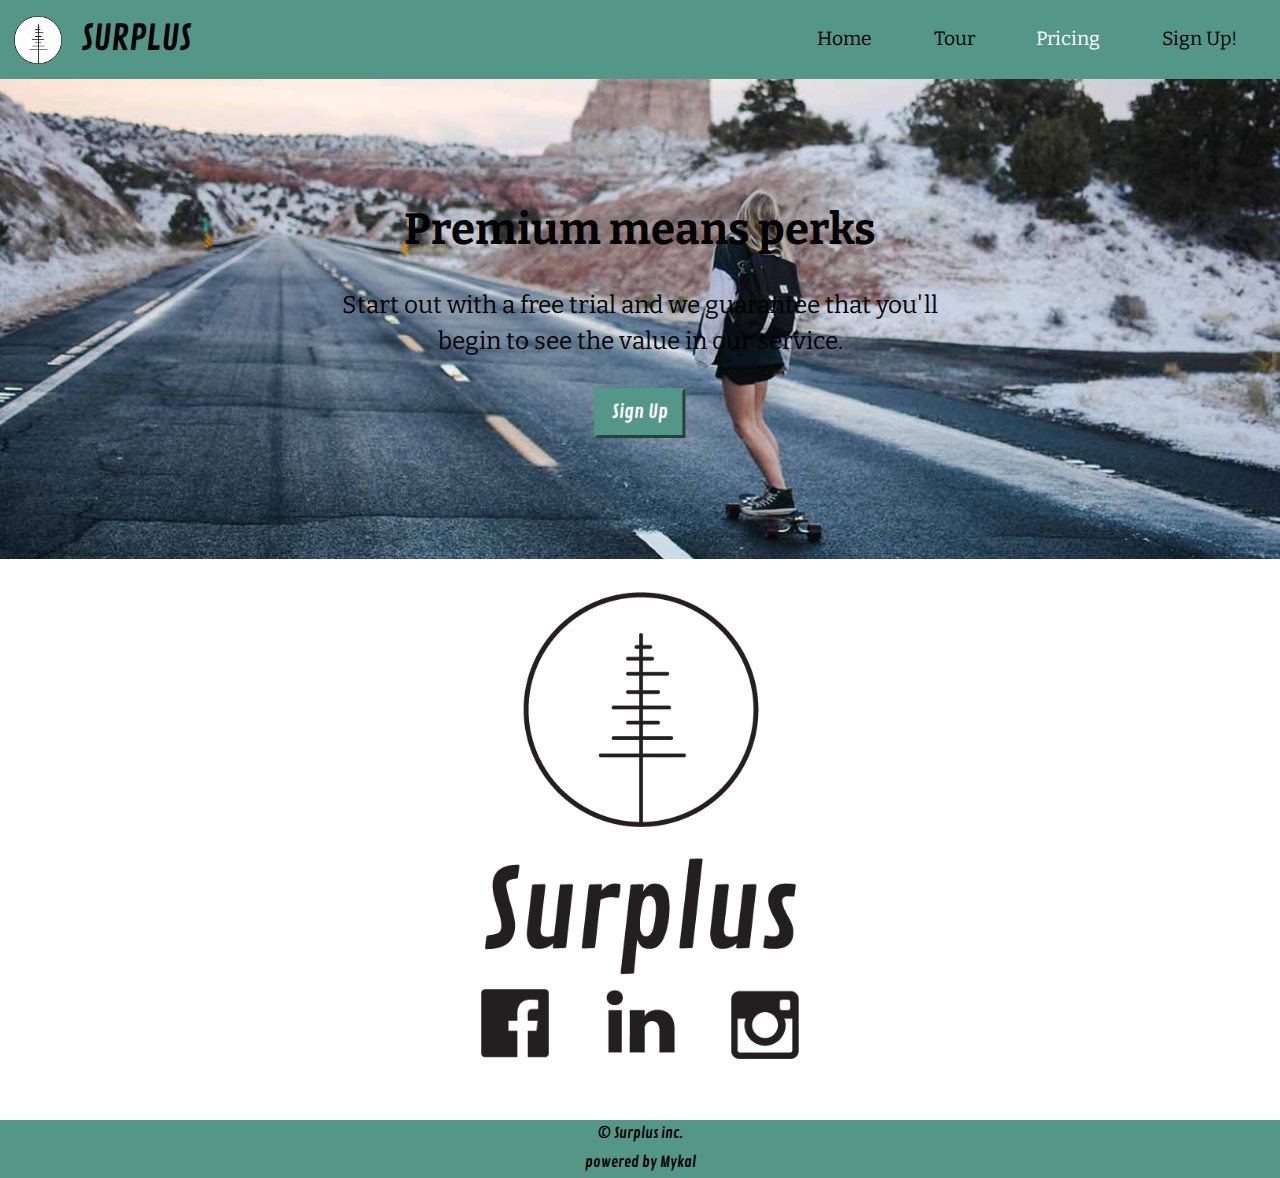
==== pricing.html @ a09a0cf5 "**DELETING FILES**" ====
<!DOCTYPE html>
<html lang="en-ca">
<head>
  <meta charset="utf-8">
  <title>Pricing</title>
  <link href="css/modules.css" rel="stylesheet">
  <link href="css/grid.css" rel="stylesheet">
  <link href="css/type.css" rel="stylesheet">
  <link href="css/main.css" rel="stylesheet">
  <meta name="viewport" content="width=device-width,initial-scale=1">
  <link href="https://fonts.googleapis.com/css?family=Contrail+One" rel="stylesheet">
  <link href="https://fonts.googleapis.com/css?family=Bitter:400,400i,700" rel="stylesheet">
</head>
<body>

  <header class="push">

    <div class="grid grid-middle masthead island-1-2">
      <div class="unit xs-1-3 s-1-3 m-1-3 l-1-3 xl-1-3">
        <i class="icon i-48 push-r-1-2"><img class="ib" src="images/logo.png" alt=""></i>
        <p class="logo icon-label ib push-0 exa logo-text">SURPLUS</p>
      </div>
      <nav class="unit xs-2-3 s-2-3 m-2-3 l-2-3 xl-2-3 text-right">
        <ul class="nav list-group-inline push-0">
          <li><a class="home gutter" href="index.html">Home</a></li>
          <li><a class="tour gutter" href="tour.html">Tour</a></li>
          <li><a class="pricing current gutter" href="pricing.html">Pricing</a></li>
          <li><a class="sign gutter" href="sign-up.html">Sign Up!</a></li>
        </ul>
      </nav>
    </div>

    <div class="banner-pricing relative gutter">
      <div class="banner-content intro-wrap max-length text-center island-1-2 pin-c">
        <h1 class="head-text yotta">Premium means perks</h1>
        <p class="intro giga push">Start out with a free trial and we guarantee that you'll begin to see the value in our service.</p>
        <a class="btn" href="sign-up.html">Sign Up</a>
      </div>
    </div>

  </header>

  <main>

    <section class="push">
      <div class="grid">
        <div class="unit unit-content-center group-logo unit-xs-1 unit-s-1 unit-m-1 unit-l-1 unit-xl-1 island-1-8">
          <img class="img-flex width-quarter" src="images/surplus-group-logo.png" alt="">
        </div>
        <div class="unit unit-content-center social-group unit-xs-1 unit-s-1 unit-m-1 unit-l-1 unit-xl-1 island-1-8 push">
          <img class="img-flex width-quarter" src="images/social-group.png" alt="">
        </div>
      </div>
    </section>

  </main>

  <footer>
    <small class="text-center micro block">© Surplus inc.</small>
    <small class="text-center micro block">powered by Mykal</small>
  </footer>

</body>
</html>
---- css/modules.css ----
/*
 * Modulifier || Code released under the UNLICENSE
 * Code under other copyrights & licenses listed below.
 * https://modulifier.web-dev.tools/#responsive;images;list-group;embed;media-object;icons;hidden;positioning;nice-lists;forms;buttons;accessibility;print
 */

@-moz-viewport { width: device-width; scale: 1; }
@-ms-viewport { width: device-width; scale: 1; }
@-o-viewport { width: device-width; scale: 1; }
@-webkit-viewport { width: device-width; scale: 1; }
@viewport { width: device-width; scale: 1; }

html {
  box-sizing: border-box;
  -moz-text-size-adjust: 100%;
  -ms-text-size-adjust: 100%;
  -webkit-text-size-adjust: 100%;
  text-size-adjust: 100%;
}

*, *::before, *::after {
  box-sizing: inherit;
}

body {
  margin: 0;
}

article,
aside,
details,
figcaption,
figure,
footer,
header,
main,
menu,
nav,
section,
summary {
  display: block;
}

audio,
canvas,
progress,
video {
  display: inline-block;
  vertical-align: baseline;
}

template {
  display: none;
}

details {
  cursor: pointer;
}

audio:not([controls]) {
  display: none;
  height: 0;
}

a,
area,
button,
input,
label,
select,
textarea,
[tabindex] {
  -ms-touch-action: manipulation;
  touch-action: manipulation;
}

img {
  border: 0;
}

.img-flex {
  display: block;
  width: 100%;
}

svg {
  fill: currentColor;
}

svg:not(:root) {
  overflow: hidden;
}

svg.img-flex {
  width: 100%;
  height: 100%;
}

.image-replacement, .ir {
  overflow: hidden;
  direction: ltr;
  text-align: left;
  text-indent: 100%;
  white-space: nowrap;
}

.list-group, .list-group-inline, .list-group--inline {
  padding-left: 0;
  list-style-type: none;
}

.list-group > dd {
  margin-left: 0;
}

.list-group-inline::before,
.list-group-inline::after,
.list-group--inline::before,
.list-group--inline::after {
  content: "";
  display: table;
}

.list-group-inline::after,
.list-group--inline::after {
  clear: both;
}

.list-group-inline > li,
.list-group--inline > li {
  display: inline-block;
}

.list-group-inline > dt,
.list-group--inline > dt {
  clear: left;
  float: left;
  width: 11em;
}

.list-group-inline > dd,
.list-group--inline > dd {
  float: left;
  min-width: 12em;
}

.embed {
  margin-left: 0;
  margin-right: 0;
  overflow: hidden;
  position: relative;
  width: 100%;
}

.embed-1by1, .embed--1by1 {
  padding-top: 100%; /* Square */
}

.embed-4by3, .embed--4by3 {
  padding-top: 75%; /* Traditional TV/computer screens */
}

.embed-iso216, .embed--iso216 {
  padding-top: 70.92%; /* A-standard paper sizes */
}

.embed-3by2, .embed--3by2 {
  padding-top: 66.6%; /* Classic 35 mm film & most digital photos, landscape */
}

.embed-2by3, .embed--2by3 {
  padding-top: 150%; /* Classic 35 mm film & most digital photos, portrait */
}

.embed-golden, .embed--golden {
  padding-top: 61.8%; /* The Golden Ratio */
}

.embed-16by9, .embed--16by9 {
  padding-top: 56.25%; /* HD TV */
}

.embed-185by100, .embed--185by100 {
  padding-top: 54.05%; /* Common widescreen cinema */
}

.embed-24by10, .embed--24by10 {
  padding-top: 41.667%; /* Widescreen cinema: 2.4:1 */
}

.embed-3by1, .embed--3by1 {
  padding-top: 33.3333%; /* Panorama photos */
}

.embed-4by1, .embed--4by1 {
  padding-top: 25%; /* Polyvision */
}

.embed-5by1, .embed--5by1 {
  padding-top: 20%; /* Really wide... */
}

.embed-item, .embed__item {
  min-height: 100%;
  left: 0;
  position: absolute;
  top: 0;
  width: 100%;
}

.media {
  overflow: hidden;
}

.media-img, .media__img {
  float: left;
}

.media-img-reversed, .media__img--reversed {
  float: right;
}

.media-img-stacked, .media__img--stacked {
  float: none;
}

.media-body, .media__body {
  overflow: hidden;
  min-width: 12em; /* Slightly less than 200px, responsiveness built in */
}

.icon {
  display: inline-block;
  position: relative;
  background: transparent none no-repeat center center;
  background-size: contain;
  vertical-align: middle;
}

.i-16, .i--16 {
  height: 16px;
  width: 16px;
}

.i-18, .i--18 {
  height: 18px;
  width: 18px;
}

.i-24, .i--24 {
  height: 24px;
  width: 24px;
}

.i-32, .i--32 {
  height: 32px;
  width: 32px;
}

.i-48, .i--48 {
  height: 48px;
  width: 48px;
}

.i-64, .i--64 {
  height: 64px;
  width: 64px;
}

.i-96, .i--96 {
  height: 96px;
  width: 96px;
}

.i-128, .i--128 {
  height: 128px;
  width: 128px;
}

.i-192, .i--192 {
  height: 192px;
  width: 192px;
}

.i-256, .i--256 {
  height: 256px;
  width: 256px;
}

.icon img,
.icon svg {
  left: 0;
  height: 100%;
  position: absolute;
  top: 0;
  width: 100%;
  fill: currentColor;
}

.icon-label {
  vertical-align: middle;
}

.icon-link,
.icon-link:focus,
.icon-link:hover {
  text-decoration: none;
}

[hidden], .hidden {
  /* stylelint-disable declaration-no-important */
  display: none !important;
  visibility: hidden !important;
  /* stylelint-enable */
}

.visually-hidden {
  height: 1px;
  margin: -1px;
  overflow: hidden;
  padding: 0;
  position: absolute;
  width: 1px;
  border: 0;
  clip: rect(0 0 0 0);
}

.visually-hidden.focusable:active, .visually-hidden.focusable:focus {
  height: auto;
  margin: 0;
  overflow: visible;
  position: static;
  width: auto;
  clip: auto;
}

.invisible {
  visibility: hidden;
}

.chop,
.crop {
  overflow: hidden;
}

.truncate {
  max-width: 100%;
  overflow: hidden;
  width: 100%;
  text-overflow: ellipsis;
  white-space: nowrap;
}

.scrollable {
  max-width: 100%;
  overflow-x: auto;
  overflow-y: hidden;
  -webkit-overflow-scrolling: touch;
}

.clearfix::after {
  content: " ";
  display: block;
  clear: both;
}

.left {
  float: left;
}

.right {
  float: right;
}

.center-text,
.center-flow {
  text-align: center;
}

.center-block {
  margin-left: auto;
  margin-right: auto;
}

.no-auto-margins,
.not-centered {
  margin-left: 0;
  margin-right: 0;
}

.center-content,
.center-content-vertical,
.center-contents,
.center-contents-vertical {
  display: -webkit-flex;
  display: -ms-flexbox;
  display: flex;
  -webkit-justify-content: center;
  -ms-flex-pack: center;
  justify-content: center;
  -webkit-align-items: center;
  -ms-flex-align: center;
  align-items: center;
  -webkit-align-content: center;
  -ms-flex-line-pack: center;
  align-content: center;
  -webkit-flex-direction: column wrap;
  -ms-flex-direction: column wrap;
  flex-flow: column wrap;
}

.center-content-horizontal,
.center-contents-horizontal {
  display: -webkit-flex;
  display: -ms-flexbox;
  display: flex;
  -webkit-justify-content: center;
  -ms-flex-pack: center;
  justify-content: center;
  -webkit-align-items: center;
  -ms-flex-align: center;
  align-items: center;
  -webkit-align-content: center;
  -ms-flex-line-pack: center;
  align-content: center;
  -webkit-flex-direction: row wrap;
  -ms-flex-direction: row wrap;
  flex-flow: row wrap;
}

.inline {
  display: inline;
}

.block {
  display: block;
}

.inline-block, .ib {
  display: inline-block;
}

.valign-top {
  vertical-align: top;
}

.valign-bottom {
  vertical-align: bottom;
}

.valign-middle {
  vertical-align: middle;
}

.fixed {
  position: fixed;
}

.relative {
  position: relative;
}

[class*="pin-"],
.absolute {
  position: absolute;
}

.static {
  position: static;
}

.zindex-1 {
  z-index: 1;
}

.zindex-2 {
  z-index: 2;
}

.zindex-3 {
  z-index: 3;
}

.zindex-1000 {
  z-index: 1000;
}

.pin-top-left,
.pin-left-top,
.pin-tl,
.pin-lt {
  top: 0;
  left: 0;
}

.pin-top-right,
.pin-right-top,
.pin-tr,
.pin-rt {
  top: 0;
  right: 0;
}

.pin-bottom-left,
.pin-left-bottom,
.pin-bl,
.pin-lb {
  bottom: 0;
  left: 0;
}

.pin-bottom-right,
.pin-right-bottom,
.pin-br,
.pin-rb {
  bottom: 0;
  right: 0;
}

.pin-top-center,
.pin-center-top,
.pin-tc,
.pin-ct {
  left: 50%;
  top: 0;
  transform: translateX(-50%);
}

.pin-bottom-center,
.pin-center-bottom,
.pin-bc,
.pin-cb {
  bottom: 0;
  left: 50%;
  transform: translateX(-50%);
}

.pin-center-left,
.pin-left-center,
.pin-cl,
.pin-lc {
  left: 0;
  top: 50%;
  transform: translateY(-50%);
}

.pin-center-right,
.pin-right-center,
.pin-cr,
.pin-rc {
  right: 0;
  top: 50%;
  transform: translateY(-50%);
}

.pin-center, .pin-c {
  left: 50%;
  top: 50%;
  transform: translate(-50%, -50%);
}

.width-quarter, .w-1-4 {
  width: 25%;
}

.width-half, .w-1-2 {
  width: 50%;
}

.width-full, .w-1 {
  width: 100%;
}

.height-quarter, .h-1-4 {
  height: 25%;
}

.height-half, .h-1-2 {
  height: 50%;
}

.height-full, .h-1 {
  height: 100%;
}

ul {
  list-style-type: none;
}

ul > li::before {
  content: "·";
  float: left;
  margin-left: -1.6em;
  width: 1.3em;
  text-align: right;
}

ol {
  counter-reset: ol-simple-numbers;
  list-style-type: none;
}

ol > li::before {
  float: left;
  margin-left: -1.6em;
  width: 1.3em;
  counter-increment: ol-simple-numbers;
  content: counter(ol-simple-numbers);
  text-align: right;
}

.list-group > li::before,
.list-group-inline > li::before,
.list-group--inline > li::before {
  content: none;
}

/* stylelint-disable no-descending-specificity */

/*
 * (c) Nicolas Gallagher and Jonathan Neal of Normalize.css || MIT License
 *     https://necolas.github.io/normalize.css/
 */

button,
input,
optgroup,
select,
textarea {
  color: inherit;
  font: inherit;
  margin: 0;
}

button,
input {
  overflow: visible;
}

button,
select {
  text-transform: none;
}

button,
html [type="button"],
[type="reset"],
[type="submit"] {
  -webkit-appearance: button;
  cursor: pointer;
}

button[disabled],
html input[disabled] {
  cursor: default;
}

button::-moz-focus-inner,
input::-moz-focus-inner {
  border: 0;
  padding: 0;
}

[type="checkbox"],
[type="radio"] {
  opacity: 0;
  position: absolute;
  height: 1px;
  width: 1px;
}

[type="number"]::-webkit-inner-spin-button,
[type="number"]::-webkit-outer-spin-button {
  height: auto;
}

[type="search"]::-webkit-search-cancel-button,
[type="search"]::-webkit-search-decoration {
  -webkit-appearance: none;
}

fieldset {
  padding-left: 0;
  padding-right: 0;

  border: 0;
  border-top: 2px solid #666;
}

legend {
  color: inherit;
  display: table;
  max-width: 100%;
  padding: 0 .3em 0 0;
  white-space: normal;

  border: 0;

  font-weight: bold;
}

optgroup {
  font-weight: bold;
}

::-webkit-input-placeholder {
  color: inherit;
  opacity: .54;
}

::-webkit-file-upload-button {
  -webkit-appearance: button;
  font: inherit;
}

/* End Normalize.css code */

label,
.label-block {
  display: block;
  cursor: pointer;
}

[type="checkbox"] + label,
[type="radio"] + label,
.label-inline {
  display: inline-block;
}

input:not([type]),
[type="text"],
[type="number"],
[type="search"],
[type="url"],
[type="email"],
[type="password"],
[type="tel"],
[type="datetime-local"],
[type="month"],
[type="week"],
[type="date"],
[type="time"],
[type="range"],
select,
textarea {
  -moz-appearance: none;
  -webkit-appearance: none;
  appearance: none;
}

input,
textarea {
  display: block;
  width: 100%;

  background-color: #fff;
  border: 2px solid #666;
  border-radius: 0;

  vertical-align: middle;
}

label {
  vertical-align: middle;
}

textarea {
  max-width: 100%;
  min-height: 4em;
  overflow: auto;
}

[type="color"] {
  display: inline-block;
  width: 2em;
}

select {
  display: block;
  width: 100%;

  background-image: url("data:image/svg+xml,%3Csvg xmlns='http://www.w3.org/2000/svg' width='256' height='256' viewBox='0 0 256 256'%3E%3Cpath fill='none' stroke='%23000' stroke-miterlimit='10' stroke-width='70' d='M36.3 82.1l91.9 91.8 91.5-91.8'/%3E%3C/svg%3E");
  background-repeat: no-repeat;
  background-position: calc(100% - .4em) center;
  background-size: 18px auto;
  background-color: #fff;
  border: 2px solid #666;
  border-radius: 0;
}

[type="checkbox"] + label::before {
  content: " ";
  display: inline-block;
  height: 1.8em;
  margin-right: .3em;
  position: relative;
  vertical-align: middle;
  top: -.1em;
  width: 1.8em;

  background-color: #fff;
  background-size: cover;
  border: 2px solid #666;

  line-height: inherit;
}

[type="checkbox"]:checked + label::before {
  background-image: url("data:image/svg+xml,%3Csvg xmlns='http://www.w3.org/2000/svg' width='256' height='256' viewBox='0 0 256 256'%3E%3Cpath fill='none' stroke='%23000' stroke-miterlimit='10' stroke-width='50' d='M49.9 130.1l50.8 50.7L206.1 75.2'/%3E%3C/svg%3E");
}

[type="checkbox"]:focus + label::before {
  outline: 3px solid #000;
  z-index: 1000;
}

[type="radio"] + label::before {
  content: " ";
  display: inline-block;
  height: 1.8em;
  margin-right: .3em;
  position: relative;
  vertical-align: middle;
  top: -.1em;
  width: 1.8em;

  background-color: #fff;
  background-size: cover;
  border: 2px solid #666;
  border-radius: 50%;

  line-height: inherit;
}

[type="radio"]:checked + label::before {
  background-image: url("data:image/svg+xml,%3Csvg xmlns='http://www.w3.org/2000/svg' width='256' height='256' viewBox='0 0 256 256'%3E%3Ccircle cx='128' cy='128' r='70.4'/%3E%3C/svg%3E");
}

[type="radio"]:focus + label::before,
[type="radio"] + label:focus::before {
  box-shadow: 0 0 0 3px #000;
  z-index: 1000;
}

[type="range"] {
  border: 0;
  background-color: #fff;
}

[type="range"]::-webkit-slider-runnable-track {
  height: 6px;

  -webkit-appearance: none;
  appearance: none;
  background-color: #ccc;
  border: 0;
  border-radius: 3px;
}

[type="range"]:active::-webkit-slider-runnable-track {
  background-color: #ccc;
}

[type="range"]::-moz-range-track {
  height: 6px;

  -moz-appearance: none;
  appearance: none;
  background-color: #ccc;
  border: 0;
  border-radius: 3px;
}

[type="range"]:active::-moz-range-track {
  background-color: #ccc;
}

[type="range"]::-ms-track {
  height: 6px;

  -ms-appearance: none;
  appearance: none;
  background-color: #ccc;
  border: 0;
  border-radius: 3px;
}

[type="range"]:active::-ms-track {
  background-color: #ccc;
}

[type="range"]::-webkit-slider-thumb {
  margin-top: -4px;
  height: 16px;
  width: 16px;

  -webkit-appearance: none;
  appearance: none;
  background-color: #000;
  border: none;
  border-radius: 50%;
}

[type="range"]:hover::-webkit-slider-thumb {
  background-color: #000;
}

[type="range"]:active::-webkit-slider-thumb {
  background-color: #000;
}

[type="range"]::-moz-range-thumb {
  margin-top: -4px;
  height: 16px;
  width: 16px;

  -webkit-appearance: none;
  appearance: none;
  background-color: #000;
  border: none;
  border-radius: 50%;
}

[type="range"]:hover::-moz-range-thumb {
  background-color: #000;
}

[type="range"]:active::-moz-range-thumb {
  background-color: #000;
}

[type="range"]::-ms-thumb {
  margin-top: -4px;
  height: 16px;
  width: 16px;

  -webkit-appearance: none;
  appearance: none;
  background-color: #000;
  border: none;
  border-radius: 50%;
}

[type="range"]:hover::-ms-thumb {
  background-color: #000;
}

[type="range"]:active::-ms-thumb {
  background-color: #000;
}

[type="checkbox"].hide-custom-input + label::before,
[type="checkbox"] + .hide-custom-input::before,
[type="radio"].hide-custom-input + label::before,
[type="radio"] + .hide-custom-input::before {
  content: none;
  display: none;
}

/* stylelint-enable */

.link-box {
  display: block;
  text-decoration: none;
}

button,
.btn {
  cursor: pointer;
  display: inline-block;
  margin: 0;
  overflow: visible;
  padding: .375em .75em .42em;
  -webkit-appearance: none;
  -moz-appearance: none;
  appearance: none;
  background-color: #333;
  border-radius: 4px;
  border: 3px solid #333;
  color: #fff;
  font: inherit;
  text-decoration: none;
  text-transform: none;
}

button::-moz-focus-inner {
  border: 0;
  padding: 0;
}

button:focus,
button:hover,
.btn:focus,
.btn:hover {
  background-color: #000;
  border-color: #000;
  color: #fff;
}

button[disabled] {
  cursor: default;
}

.btn-light, .btn--light {
  background-color: #e2e2e2;
  border-color: #e2e2e2;
  color: #000;
}

.btn-light:focus,
.btn-light:hover,
.btn--light:focus,
.btn--light:hover {
  background-color: #666;
  border-color: #666;
  color: #fff;
}

.btn-ghost,
.btn--ghost {
  background-color: transparent;
  border-color: #333;
  color: #000;
}

.btn-ghost:focus,
.btn-ghost:hover,
.btn--ghost:focus,
.btn--ghost:hover {
  background-color: #e2e2e2;
  border-color: #000;
  color: #000;
}

.btn-link {
  display: inline;
  padding: 0;
  background-color: transparent;
  border-radius: 0;
  border: 0;
  color: inherit;
}

.btn-link:focus,
.btn-link:hover {
  background-color: transparent;
  color: inherit;
}

a:hover, a:active {
  outline: none;
}

a:focus,
[tabindex="0"]:focus,
details:focus,
summary:focus,
input:focus,
textarea:focus,
button:focus,
select:focus {
  outline: 3px solid #000;
  outline-offset: 0;
}

a:focus, [tabindex="0"]:focus {
  outline-offset: 3px;
}

.skip-links {
  margin: 0;
  padding: 0;
  list-style-type: none;
}

.skip-links > li::before {
  content: none; /* Remove the bullets if nice lists is selected */
}

.skip-links a,
.skip-links button {
  padding: .5em .75em;
  position: absolute;
  top: -10em;
  z-index: 10000; /* To make sure they're always on top */
  background-color: #000;
  border: 0;
  color: #fff;
  font-size: 1.125rem;
  font-weight: bold;
  text-decoration: none;
}

.skip-links a:focus,
.skip-links button:focus {
  outline-offset: 3px;
  top: 0;
}

[aria-busy="true"] {
  cursor: progress;
}

[aria-controls] {
  cursor: pointer;
}

[aria-disabled] {
  cursor: default;
}

.print-only {
  display: none;
  visibility: hidden;
}

@media print {

  .no-print {
    display: none;
    visibility: hidden;
  }

  .print-only {
    display: block;
    visibility: visible;
  }

  /*
   * (c) HTML5 Boilerplate || MIT License
   *     https://html5boilerplate.com/
   */

  /* stylelint-disable declaration-no-important */

  *, *::before, *::after, *::first-letter, *::first-line {
    background: none transparent !important;
    color: #000 !important;
    box-shadow: none !important;
    text-shadow: none !important;
  }

  /* stylelint-enable */

  a, a:visited {
    text-decoration: underline;
  }

  a[href]::after {
    content: " (" attr(href) ")";
  }

  abbr[title]::after {
    content: " (" attr(title) ")";
  }

  a[href^="#"]::after,
  a[href^="javascript:"]::after {
    content: "";
  }

  pre, blockquote {
    page-break-inside: avoid;
  }

  thead {
    display: table-header-group;
  }

  tr, img {
    page-break-inside: avoid;
  }

  p, h1, h2, h3, h4, h5, h6 {
    orphans: 3;
    widows: 3;
  }

  h1, h2, h3, h4, h5, h6 {
    page-break-after: avoid;
  }

  /* End HTML5 Boilerplate code */
}
---- css/grid.css ----
/*
  Gridifier || Code released under the UNLICENSE
  https://gridifier.web-dev.tools/#xs,4,0,0,0;s,4,25,0,0;m,4,38,1,1;l,4,60,1,1
*/

.grid {
  margin: 0;
  padding: 0;
  letter-spacing: -.31em;
  text-rendering: optimizeSpeed;
  display: -webkit-flex;
  display: -ms-flexbox;
  display: flex;
  -webkit-flex-flow: row wrap;
  -ms-flex-flow: row wrap;
  flex-flow: row wrap;
}

.grid-bottom {
  -webkit-align-items: flex-end;
  -ms-align-items: flex-end;
  align-items: flex-end;
}

.grid-middle {
  -webkit-align-items: center;
  -ms-align-items: center;
  align-items: center;
}

.grid-stretch {
  -webkit-align-items: stretch;
  -ms-align-items: stretch;
  align-items: stretch;
}

.opera-only :-o-prefocus,
.grid {
  word-spacing: -.43em;
}

.unit {
  letter-spacing: normal;
  text-rendering: auto;
  vertical-align: top;
  word-spacing: normal;
  display: inline-block;
  visibility: visible;
}

.grid-bottom .unit {
  vertical-align: bottom;
}

.grid-middle .unit {
  vertical-align: middle;
}

[class*="unit-push-"],
[class*="unit-pull-"] {
  position: relative;
}

.unit-xs-hidden {
  display: none;
  visibility: hidden;
}

.unit-xs-centered {
  margin: 0 auto;
}

.unit-xs-1,
.xs-1 {
  display: block;
  visibility: visible;
  width: 100%;
}

.unit-xs-1-2,
.xs-1-2 {
  width: 50%;
}

.unit-xs-1-3,
.xs-1-3 {
  width: 33.3333%;
}

.unit-xs-2-3,
.xs-2-3 {
  width: 66.6667%;
}

.unit-xs-1-4,
.xs-1-4 {
  width: 25%;
}

.unit-xs-3-4,
.xs-3-4 {
  width: 75%;
}

.unit-xs-1-2,
.xs-1-2,
.unit-xs-1-3,
.xs-1-3,
.unit-xs-2-3,
.xs-2-3,
.unit-xs-1-4,
.xs-1-4,
.unit-xs-3-4,
.xs-3-4 {
  display: inline-block;
  visibility: visible;
}

@media only screen and (min-width: 25em) {

  .unit-s-hidden {
    display: none;
    visibility: hidden;
  }

  .unit-s-centered {
    margin: 0 auto;
  }

  .unit-s-1,
  .s-1 {
    display: block;
    visibility: visible;
    width: 100%;
  }

  .unit-s-1-2,
  .s-1-2 {
    width: 50%;
  }

  .unit-s-1-3,
  .s-1-3 {
    width: 33.3333%;
  }

  .unit-s-2-3,
  .s-2-3 {
    width: 66.6667%;
  }

  .unit-s-1-4,
  .s-1-4 {
    width: 25%;
  }

  .unit-s-3-4,
  .s-3-4 {
    width: 75%;
  }

  .unit-s-1-2,
  .s-1-2,
  .unit-s-1-3,
  .s-1-3,
  .unit-s-2-3,
  .s-2-3,
  .unit-s-1-4,
  .s-1-4,
  .unit-s-3-4,
  .s-3-4 {
    display: inline-block;
    visibility: visible;
  }

}

@media only screen and (min-width: 38em) {

  .unit-m-hidden {
    display: none;
    visibility: hidden;
  }

  .unit-m-centered {
    margin: 0 auto;
  }

  .unit-m-1,
  .m-1 {
    display: block;
    visibility: visible;
    width: 100%;
  }

  .unit-offset-m-0 {
    margin-left: 0;
  }

  .unit-push-m-0,
  .unit-pull-m-0 {
    left: 0;
  }

  .unit-m-1-2,
  .m-1-2 {
    width: 50%;
  }

  .unit-offset-m-1-2 {
    margin-left: 50%;
  }

  .unit-push-m-1-2 {
    left: 50%;
  }

  .unit-pull-m-1-2 {
    left: -50%;
  }

  .unit-m-1-3,
  .m-1-3 {
    width: 33.3333%;
  }

  .unit-offset-m-1-3 {
    margin-left: 33.3333%;
  }

  .unit-push-m-1-3 {
    left: 33.3333%;
  }

  .unit-pull-m-1-3 {
    left: -33.3333%;
  }

  .unit-m-2-3,
  .m-2-3 {
    width: 66.6667%;
  }

  .unit-offset-m-2-3 {
    margin-left: 66.6667%;
  }

  .unit-push-m-2-3 {
    left: 66.6667%;
  }

  .unit-pull-m-2-3 {
    left: -66.6667%;
  }

  .unit-m-1-4,
  .m-1-4 {
    width: 25%;
  }

  .unit-offset-m-1-4 {
    margin-left: 25%;
  }

  .unit-push-m-1-4 {
    left: 25%;
  }

  .unit-pull-m-1-4 {
    left: -25%;
  }

  .unit-m-3-4,
  .m-3-4 {
    width: 75%;
  }

  .unit-offset-m-3-4 {
    margin-left: 75%;
  }

  .unit-push-m-3-4 {
    left: 75%;
  }

  .unit-pull-m-3-4 {
    left: -75%;
  }

  .unit-m-1-2,
  .m-1-2,
  .unit-m-1-3,
  .m-1-3,
  .unit-m-2-3,
  .m-2-3,
  .unit-m-1-4,
  .m-1-4,
  .unit-m-3-4,
  .m-3-4 {
    display: inline-block;
    visibility: visible;
  }

}

@media only screen and (min-width: 60em) {

  .unit-l-hidden {
    display: none;
    visibility: hidden;
  }

  .unit-l-centered {
    margin: 0 auto;
  }

  .unit-l-1,
  .l-1 {
    display: block;
    visibility: visible;
    width: 100%;
  }

  .unit-offset-l-0 {
    margin-left: 0;
  }

  .unit-push-l-0,
  .unit-pull-l-0 {
    left: 0;
  }

  .unit-l-1-2,
  .l-1-2 {
    width: 50%;
  }

  .unit-offset-l-1-2 {
    margin-left: 50%;
  }

  .unit-push-l-1-2 {
    left: 50%;
  }

  .unit-pull-l-1-2 {
    left: -50%;
  }

  .unit-l-1-3,
  .l-1-3 {
    width: 33.3333%;
  }

  .unit-offset-l-1-3 {
    margin-left: 33.3333%;
  }

  .unit-push-l-1-3 {
    left: 33.3333%;
  }

  .unit-pull-l-1-3 {
    left: -33.3333%;
  }

  .unit-l-2-3,
  .l-2-3 {
    width: 66.6667%;
  }

  .unit-offset-l-2-3 {
    margin-left: 66.6667%;
  }

  .unit-push-l-2-3 {
    left: 66.6667%;
  }

  .unit-pull-l-2-3 {
    left: -66.6667%;
  }

  .unit-l-1-4,
  .l-1-4 {
    width: 25%;
  }

  .unit-offset-l-1-4 {
    margin-left: 25%;
  }

  .unit-push-l-1-4 {
    left: 25%;
  }

  .unit-pull-l-1-4 {
    left: -25%;
  }

  .unit-l-3-4,
  .l-3-4 {
    width: 75%;
  }

  .unit-offset-l-3-4 {
    margin-left: 75%;
  }

  .unit-push-l-3-4 {
    left: 75%;
  }

  .unit-pull-l-3-4 {
    left: -75%;
  }

  .unit-l-1-2,
  .l-1-2,
  .unit-l-1-3,
  .l-1-3,
  .unit-l-2-3,
  .l-2-3,
  .unit-l-1-4,
  .l-1-4,
  .unit-l-3-4,
  .l-3-4 {
    display: inline-block;
    visibility: visible;
  }

}

.unit-content-distribute,
.content-distribute {
  display: -ms-flexbox;
  display: -webkit-flex;
  display: flex;
  -ms-flex-direction: column;
  -webkit-flex-direction: column;
  flex-direction: column;
  -ms-flex-pack: justify;
  -webkit-justify-content: space-between;
  justify-content: space-between;
}

.unit-content-center,
.unit-content-center-vertical {
  display: -webkit-flex;
  display: -ms-flexbox;
  display: flex;
  -webkit-justify-content: center;
  -ms-flex-pack: center;
  justify-content: center;
  -webkit-align-items: center;
  -ms-flex-align: center;
  align-items: center;
  -webkit-align-content: center;
  -ms-flex-line-pack: center;
  align-content: center;
  -webkit-flex-direction: column wrap;
  -ms-flex-direction: column wrap;
  flex-flow: column wrap;
}

.unit-content-center-horizontal {
  display: -webkit-flex;
  display: -ms-flexbox;
  display: flex;
  -webkit-justify-content: center;
  -ms-flex-pack: center;
  justify-content: center;
  -webkit-align-items: center;
  -ms-flex-align: center;
  align-items: center;
  -webkit-align-content: center;
  -ms-flex-line-pack: center;
  align-content: center;
  -webkit-flex-direction: row wrap;
  -ms-flex-direction: row wrap;
  flex-flow: row wrap;
}

.content-fill,
.content-stretch {
  -ms-flex-grow: 2;
  -webkit-flex-grow: 2;
  flex-grow: 2;
  max-width: 100%; /* @bugfix: IE 10, 11 */
}

.content-shrink {
  -ms-align-self: center;
  -webkit-align-self: center;
  align-self: center;
}
---- css/type.css ----
/*
  Typografier || Code released under the UNLICENSE
  https://typografier.web-dev.tools/#0,100,1.3,1.067,0;38,110,1.4,1.125,1;60,120,1.5,1.125,1;90,130,1.5,1.125,1
*/

html {
  font-size: 100%;
  line-height: 1.3;
}

a {
  background-color: transparent;
  -webkit-text-decoration-skip: objects;
}

sub,
sup {
  font-size: 75%;
  line-height: 1px;
  position: relative;
  vertical-align: baseline;
}

sup {
  top: -.5em;
}

sub {
  bottom: -.25em;
}

pre,
code,
kbd,
samp {
  font-size: 100%;
}

abbr[title] {
  border-bottom: none;
  text-decoration: underline;
  text-decoration: underline dotted;
}

b,
strong {
  font-weight: bold;
}

dfn,
caption {
  font-style: italic;
}

hr {
  border: 0;
  border-top: 2px solid #000;
  height: 0;
}

table {
  border-collapse: collapse;
  border-spacing: 0;
  width: 100%;
  table-layout: fixed;
}

caption {
  text-align: left;
}

th,
td {
  border-bottom: 1px solid #000;
  text-align: left;
  vertical-align: top;
}

thead th {
  vertical-align: bottom;

  border-bottom-width: 2px;
}

.text-left {
  text-align: left;
}

.text-right {
  text-align: right;
}

.text-center {
  text-align: center;
}

.normal {
  font-weight: normal;
  font-style: normal;
}

.not-bold {
  font-weight: normal;
}

.not-italic {
  font-style: normal;
}

.bold {
  font-weight: bold;
}

.italic {
  font-style: italic;
}

.text-upper {
  text-transform: uppercase;
}

.text-lower {
  text-transform: lowercase;
}

.wrapper {
  margin-left: auto;
  margin-right: auto;
  max-width: 52em;
  width: 100%;
}

.wrapper-no-center {
  max-width: 52em;
  width: 100%;
}

.max-length {
  margin-left: auto;
  margin-right: auto;
  max-width: 36em;
  width: 100%;
}

.max-length-no-center {
  max-width: 36em;
  width: 100%;
}

h1,
h2,
h3,
h4,
h5,
h6,
p,
ul,
ol,
dl,
dd,
figure,
blockquote,
details,
hr,
fieldset,
pre,
table,
caption {
  margin: 0 0 1.3rem;
}

.yotta {
  font-size: 1.5745rem;
  line-height: 2.275rem;
}

.zetta {
  font-size: 1.4757rem;
  line-height: 1.95rem;
}

h1,
.exa {
  font-size: 1.383rem;
  line-height: 1.95rem;
}

h2,
.peta {
  font-size: 1.2962rem;
  line-height: 1.95rem;
}

h3,
.tera {
  font-size: 1.2148rem;
  line-height: 1.625rem;
}

h4,
.giga {
  font-size: 1.1385rem;
  line-height: 1.625rem;
}

h5,
.mega {
  font-size: 1.067rem;
  line-height: 1.625rem;
}

h6,
.kilo,
input,
textarea {
  font-size: 1rem;
  line-height: 1.3rem;
}

small,
.milli {
  font-size: .9372rem;
  line-height: 1.3rem;
}

.micro {
  font-size: .8784rem;
  line-height: 1.3rem;
}

ul {
  padding-left: 1em;
}

ol {
  padding-left: 1.6em;
}

input,
option,
select {
  height: calc(1.3rem + .1625rem + .1625rem);
}

[type="color"] {
  width: calc(1.3rem + .1625rem + .1625rem);
}

[type="checkbox"],
[type="radio"] {
  display: inline-block;
  height: auto;
  width: auto;
}

.push {
  margin-bottom: 1.3rem;
}

.push-none,
.push-0 {
  margin-bottom: 0;
}

.push-double,
.push-2 {
  margin-bottom: 2.6rem;
}

.push-half,
.push-1-2 {
  margin-bottom: .65rem;
}

.push-quarter,
.push-1-4 {
  margin-bottom: .325rem;
}

.push-eighth,
.push-1-8 {
  margin-bottom: .1625rem;
}

.push-right-eighth,
.push-r-1-8 {
  margin-right: .1625rem;
}

.push-right-quarter,
.push-r-1-4 {
  margin-right: .325rem;
}

.push-right-half,
.push-r-1-2 {
  margin-right: .65rem;
}

.push-right,
.push-r {
  margin-right: 1.3rem;
}

.pad-top,
.pad-t {
  padding-top: 1.3rem;
}

.pad-bottom,
.pad-b {
  padding-bottom: 1.3rem;
}

.pad-top-double,
.pad-t-2 {
  padding-top: 2.6rem;
}

.pad-bottom-double,
.pad-b-2 {
  padding-bottom: 2.6rem;
}

.pad-top-half,
.pad-t-1-2 {
  padding-top: .65rem;
}

.pad-bottom-half,
.pad-b-1-2 {
  padding-bottom: .65rem;
}

.pad-top-quarter,
.pad-t-1-4 {
  padding-top: .325rem;
}

.pad-bottom-quarter,
.pad-b-1-4 {
  padding-bottom: .325rem;
}

.pad-top-eighth,
.pad-t-1-8 {
  padding-top: .1625rem;
}

.pad-bottom-eighth,
.pad-b-1-8 {
  padding-bottom: .1625rem;
}

.island {
  padding: 1.3rem;
}

.island-double,
.island-2 {
  padding: 2.6rem;
}

.island-half,
.island-1-2 {
  padding: .65rem;
}

.island-quarter,
.island-1-4,
td,
table th {
  padding: .325rem;
}

.island-eighth,
.island-1-8,
input,
textarea {
  padding: .1625rem;
}

.gutter {
  padding-left: 1.3rem;
  padding-right: 1.3rem;
}

.gutter-double,
.gutter-2 {
  padding-left: 2.6rem;
  padding-right: 2.6rem;
}

.gutter-half,
.gutter-1-2 {
  padding-left: .65rem;
  padding-right: .65rem;
}

.gutter-quarter,
.gutter-1-4,
caption {
  padding-left: .325rem;
  padding-right: .325rem;
}

.gutter-eighth,
.gutter-1-8 {
  padding-left: .1625rem;
  padding-right: .1625rem;
}

select {
  padding: 0 .1625rem;
}

fieldset {
  padding: .325rem 0;

  border: 0;
  border-top: 2px solid #000;
}

legend {
  padding-right: .325rem;
}

@media only screen and (min-width: 38em) {

  html {
    font-size: 110%;
    line-height: 1.4;
  }

  h1,
  h2,
  h3,
  h4,
  h5,
  h6,
  p,
  ul,
  ol,
  dl,
  dd,
  figure,
  blockquote,
  details,
  hr,
  fieldset,
  pre,
  table,
  caption {
    margin: 0 0 1.4rem;
  }

  .yotta {
    font-size: 2.2807rem;
    line-height: 3.15rem;
  }

  .zetta {
    font-size: 2.0273rem;
    line-height: 2.8rem;
  }

  h1,
  .exa {
    font-size: 1.802rem;
    line-height: 2.45rem;
  }

  h2,
  .peta {
    font-size: 1.6018rem;
    line-height: 2.1rem;
  }

  h3,
  .tera {
    font-size: 1.4238rem;
    line-height: 2.1rem;
  }

  h4,
  .giga {
    font-size: 1.2656rem;
    line-height: 1.75rem;
  }

  h5,
  .mega {
    font-size: 1.125rem;
    line-height: 1.75rem;
  }

  h6,
  .kilo,
  input,
  textarea {
    font-size: 1rem;
    line-height: 1.4rem;
  }

  small,
  .milli {
    font-size: .8889rem;
    line-height: 1.4rem;
  }

  .micro {
    font-size: .7901rem;
    line-height: 1.4rem;
  }

  ul,
  ol {
    padding-left: 0;
  }

  ul ul,
  ol ul {
    padding-left: 1em;
  }

  ol ol,
  ul ol {
    padding-left: 1.6em;
  }

  .hang-punc {
    float: left;
    margin-left: -1.4em;
    text-align: right;
    width: 1.3em;
  }

  table {
    margin-left: -.35rem;
    margin-right: -.35rem;
    width: calc(100% + .35rem + .35rem);
  }

  input,
  option,
  select {
    height: calc(1.4rem + .175rem + .175rem);
  }

  [type="color"] {
    width: calc(1.4rem + .175rem + .175rem);
  }

  [type="checkbox"],
  [type="radio"] {
    display: inline-block;
    height: auto;
    width: auto;
  }

  .push {
    margin-bottom: 1.4rem;
  }

  .push-none,
  .push-0 {
    margin-bottom: 0;
  }

  .push-double,
  .push-2 {
    margin-bottom: 2.8rem;
  }

  .push-half,
  .push-1-2 {
    margin-bottom: .7rem;
  }

  .push-quarter,
  .push-1-4 {
    margin-bottom: .35rem;
  }

  .push-eighth,
  .push-1-8 {
    margin-bottom: .175rem;
  }

  .push-right-eighth,
  .push-r-1-8 {
    margin-right: .175rem;
  }

  .push-right-quarter,
  .push-r-1-4 {
    margin-right: .35rem;
  }

  .push-right-half,
  .push-r-1-2 {
    margin-right: .7rem;
  }

  .push-right,
  .push-r {
    margin-right: 1.4rem;
  }

  .pad-top,
  .pad-t {
    padding-top: 1.4rem;
  }

  .pad-bottom,
  .pad-b {
    padding-bottom: 1.4rem;
  }

  .pad-top-double,
  .pad-t-2 {
    padding-top: 2.8rem;
  }

  .pad-bottom-double,
  .pad-b-2 {
    padding-bottom: 2.8rem;
  }

  .pad-top-half,
  .pad-t-1-2 {
    padding-top: .7rem;
  }

  .pad-bottom-half,
  .pad-b-1-2 {
    padding-bottom: .7rem;
  }

  .pad-top-quarter,
  .pad-t-1-4 {
    padding-top: .35rem;
  }

  .pad-bottom-quarter,
  .pad-b-1-4 {
    padding-bottom: .35rem;
  }

  .pad-top-eighth,
  .pad-t-1-8 {
    padding-top: .175rem;
  }

  .pad-bottom-eighth,
  .pad-b-1-8 {
    padding-bottom: .175rem;
  }

  .island {
    padding: 1.4rem;
  }

  .island-double,
  .island-2 {
    padding: 2.8rem;
  }

  .island-half,
  .island-1-2 {
    padding: .7rem;
  }

  .island-quarter,
  .island-1-4,
  td,
  table th {
    padding: .35rem;
  }

  .island-eighth,
  .island-1-8,
  input,
  textarea {
    padding: .175rem;
  }

  .gutter {
    padding-left: 1.4rem;
    padding-right: 1.4rem;
  }

  .gutter-double,
  .gutter-2 {
    padding-left: 2.8rem;
    padding-right: 2.8rem;
  }

  .gutter-half,
  .gutter-1-2 {
    padding-left: .7rem;
    padding-right: .7rem;
  }

  .gutter-quarter,
  .gutter-1-4,
  caption {
    padding-left: .35rem;
    padding-right: .35rem;
  }

  .gutter-eighth,
  .gutter-1-8 {
    padding-left: .175rem;
    padding-right: .175rem;
  }

  select {
    padding: 0 .175rem;
  }

  fieldset {
    padding: .35rem 0;

    border: 0;
    border-top: 2px solid #000;
  }

  legend {
    padding-right: .35rem;
  }

}

@media only screen and (min-width: 60em) {

  html {
    font-size: 120%;
    line-height: 1.5;
  }

  h1,
  h2,
  h3,
  h4,
  h5,
  h6,
  p,
  ul,
  ol,
  dl,
  dd,
  figure,
  blockquote,
  details,
  hr,
  fieldset,
  pre,
  table,
  caption {
    margin: 0 0 1.5rem;
  }

  .yotta {
    font-size: 2.2807rem;
    line-height: 3rem;
  }

  .zetta {
    font-size: 2.0273rem;
    line-height: 3rem;
  }

  h1,
  .exa {
    font-size: 1.802rem;
    line-height: 2.625rem;
  }

  h2,
  .peta {
    font-size: 1.6018rem;
    line-height: 2.25rem;
  }

  h3,
  .tera {
    font-size: 1.4238rem;
    line-height: 1.875rem;
  }

  h4,
  .giga {
    font-size: 1.2656rem;
    line-height: 1.875rem;
  }

  h5,
  .mega {
    font-size: 1.125rem;
    line-height: 1.5rem;
  }

  h6,
  .kilo,
  input,
  textarea {
    font-size: 1rem;
    line-height: 1.5rem;
  }

  small,
  .milli {
    font-size: .8889rem;
    line-height: 1.5rem;
  }

  .micro {
    font-size: .7901rem;
    line-height: 1.5rem;
  }

  ul,
  ol {
    padding-left: 0;
  }

  ul ul,
  ol ul {
    padding-left: 1em;
  }

  ol ol,
  ul ol {
    padding-left: 1.6em;
  }

  .hang-punc {
    float: left;
    margin-left: -1.4em;
    text-align: right;
    width: 1.3em;
  }

  table {
    margin-left: -.375rem;
    margin-right: -.375rem;
    width: calc(100% + .375rem + .375rem);
  }

  input,
  option,
  select {
    height: calc(1.5rem + .1875rem + .1875rem);
  }

  [type="color"] {
    width: calc(1.5rem + .1875rem + .1875rem);
  }

  [type="checkbox"],
  [type="radio"] {
    display: inline-block;
    height: auto;
    width: auto;
  }

  .push {
    margin-bottom: 1.5rem;
  }

  .push-none,
  .push-0 {
    margin-bottom: 0;
  }

  .push-double,
  .push-2 {
    margin-bottom: 3rem;
  }

  .push-half,
  .push-1-2 {
    margin-bottom: .75rem;
  }

  .push-quarter,
  .push-1-4 {
    margin-bottom: .375rem;
  }

  .push-eighth,
  .push-1-8 {
    margin-bottom: .1875rem;
  }

  .push-right-eighth,
  .push-r-1-8 {
    margin-right: .1875rem;
  }

  .push-right-quarter,
  .push-r-1-4 {
    margin-right: .375rem;
  }

  .push-right-half,
  .push-r-1-2 {
    margin-right: .75rem;
  }

  .push-right,
  .push-r {
    margin-right: 1.5rem;
  }

  .pad-top,
  .pad-t {
    padding-top: 1.5rem;
  }

  .pad-bottom,
  .pad-b {
    padding-bottom: 1.5rem;
  }

  .pad-top-double,
  .pad-t-2 {
    padding-top: 3rem;
  }

  .pad-bottom-double,
  .pad-b-2 {
    padding-bottom: 3rem;
  }

  .pad-top-half,
  .pad-t-1-2 {
    padding-top: .75rem;
  }

  .pad-bottom-half,
  .pad-b-1-2 {
    padding-bottom: .75rem;
  }

  .pad-top-quarter,
  .pad-t-1-4 {
    padding-top: .375rem;
  }

  .pad-bottom-quarter,
  .pad-b-1-4 {
    padding-bottom: .375rem;
  }

  .pad-top-eighth,
  .pad-t-1-8 {
    padding-top: .1875rem;
  }

  .pad-bottom-eighth,
  .pad-b-1-8 {
    padding-bottom: .1875rem;
  }

  .island {
    padding: 1.5rem;
  }

  .island-double,
  .island-2 {
    padding: 3rem;
  }

  .island-half,
  .island-1-2 {
    padding: .75rem;
  }

  .island-quarter,
  .island-1-4,
  td,
  table th {
    padding: .375rem;
  }

  .island-eighth,
  .island-1-8,
  input,
  textarea {
    padding: .1875rem;
  }

  .gutter {
    padding-left: 1.5rem;
    padding-right: 1.5rem;
  }

  .gutter-double,
  .gutter-2 {
    padding-left: 3rem;
    padding-right: 3rem;
  }

  .gutter-half,
  .gutter-1-2 {
    padding-left: .75rem;
    padding-right: .75rem;
  }

  .gutter-quarter,
  .gutter-1-4,
  caption {
    padding-left: .375rem;
    padding-right: .375rem;
  }

  .gutter-eighth,
  .gutter-1-8 {
    padding-left: .1875rem;
    padding-right: .1875rem;
  }

  select {
    padding: 0 .1875rem;
  }

  fieldset {
    padding: .375rem 0;

    border: 0;
    border-top: 2px solid #000;
  }

  legend {
    padding-right: .375rem;
  }

}

@media only screen and (min-width: 90em) {

  html {
    font-size: 130%;
    line-height: 1.5;
  }

  h1,
  h2,
  h3,
  h4,
  h5,
  h6,
  p,
  ul,
  ol,
  dl,
  dd,
  figure,
  blockquote,
  details,
  hr,
  fieldset,
  pre,
  table,
  caption {
    margin: 0 0 1.5rem;
  }

  .yotta {
    font-size: 2.2807rem;
    line-height: 3rem;
  }

  .zetta {
    font-size: 2.0273rem;
    line-height: 3rem;
  }

  h1,
  .exa {
    font-size: 1.802rem;
    line-height: 2.625rem;
  }

  h2,
  .peta {
    font-size: 1.6018rem;
    line-height: 2.25rem;
  }

  h3,
  .tera {
    font-size: 1.4238rem;
    line-height: 1.875rem;
  }

  h4,
  .giga {
    font-size: 1.2656rem;
    line-height: 1.875rem;
  }

  h5,
  .mega {
    font-size: 1.125rem;
    line-height: 1.5rem;
  }

  h6,
  .kilo,
  input,
  textarea {
    font-size: 1rem;
    line-height: 1.5rem;
  }

  small,
  .milli {
    font-size: .8889rem;
    line-height: 1.5rem;
  }

  .micro {
    font-size: .7901rem;
    line-height: 1.5rem;
  }

  ul,
  ol {
    padding-left: 0;
  }

  ul ul,
  ol ul {
    padding-left: 1em;
  }

  ol ol,
  ul ol {
    padding-left: 1.6em;
  }

  .hang-punc {
    float: left;
    margin-left: -1.4em;
    text-align: right;
    width: 1.3em;
  }

  table {
    margin-left: -.375rem;
    margin-right: -.375rem;
    width: calc(100% + .375rem + .375rem);
  }

  input,
  option,
  select {
    height: calc(1.5rem + .1875rem + .1875rem);
  }

  [type="color"] {
    width: calc(1.5rem + .1875rem + .1875rem);
  }

  [type="checkbox"],
  [type="radio"] {
    display: inline-block;
    height: auto;
    width: auto;
  }

  .push {
    margin-bottom: 1.5rem;
  }

  .push-none,
  .push-0 {
    margin-bottom: 0;
  }

  .push-double,
  .push-2 {
    margin-bottom: 3rem;
  }

  .push-half,
  .push-1-2 {
    margin-bottom: .75rem;
  }

  .push-quarter,
  .push-1-4 {
    margin-bottom: .375rem;
  }

  .push-eighth,
  .push-1-8 {
    margin-bottom: .1875rem;
  }

  .push-right-eighth,
  .push-r-1-8 {
    margin-right: .1875rem;
  }

  .push-right-quarter,
  .push-r-1-4 {
    margin-right: .375rem;
  }

  .push-right-half,
  .push-r-1-2 {
    margin-right: .75rem;
  }

  .push-right,
  .push-r {
    margin-right: 1.5rem;
  }

  .pad-top,
  .pad-t {
    padding-top: 1.5rem;
  }

  .pad-bottom,
  .pad-b {
    padding-bottom: 1.5rem;
  }

  .pad-top-double,
  .pad-t-2 {
    padding-top: 3rem;
  }

  .pad-bottom-double,
  .pad-b-2 {
    padding-bottom: 3rem;
  }

  .pad-top-half,
  .pad-t-1-2 {
    padding-top: .75rem;
  }

  .pad-bottom-half,
  .pad-b-1-2 {
    padding-bottom: .75rem;
  }

  .pad-top-quarter,
  .pad-t-1-4 {
    padding-top: .375rem;
  }

  .pad-bottom-quarter,
  .pad-b-1-4 {
    padding-bottom: .375rem;
  }

  .pad-top-eighth,
  .pad-t-1-8 {
    padding-top: .1875rem;
  }

  .pad-bottom-eighth,
  .pad-b-1-8 {
    padding-bottom: .1875rem;
  }

  .island {
    padding: 1.5rem;
  }

  .island-double,
  .island-2 {
    padding: 3rem;
  }

  .island-half,
  .island-1-2 {
    padding: .75rem;
  }

  .island-quarter,
  .island-1-4,
  td,
  table th {
    padding: .375rem;
  }

  .island-eighth,
  .island-1-8,
  input,
  textarea {
    padding: .1875rem;
  }

  .gutter {
    padding-left: 1.5rem;
    padding-right: 1.5rem;
  }

  .gutter-double,
  .gutter-2 {
    padding-left: 3rem;
    padding-right: 3rem;
  }

  .gutter-half,
  .gutter-1-2 {
    padding-left: .75rem;
    padding-right: .75rem;
  }

  .gutter-quarter,
  .gutter-1-4,
  caption {
    padding-left: .375rem;
    padding-right: .375rem;
  }

  .gutter-eighth,
  .gutter-1-8 {
    padding-left: .1875rem;
    padding-right: .1875rem;
  }

  select {
    padding: 0 .1875rem;
  }

  fieldset {
    padding: .375rem 0;

    border: 0;
    border-top: 2px solid #000;
  }

  legend {
    padding-right: .375rem;
  }

}
---- css/main.css ----
html {
  font-family: 'Bitter', serif;
}

.logo-text {
  font-family: "Contrail One", cursive;
}

.masthead {
  background-color: #549788;
}

a {
  text-decoration: none;
  color: #000;
}

.current {
  color: #fff;
}

a:hover {
  color: #fff;
  background-color: #000;
}

.btn {
  background-color: #549788;
  border-radius: 0;
  border-color: #549788;
  border-style: outset;
  font-family: "Contrail One", cursive;
}

.banner {
  height: 25rem;
  background-image: url("../images/home-banner.jpg");
  background-size: cover;
  background-position: 50%;
}

.banner-tour {
  height: 25rem;
  background-image: url("../images/tour-banner.jpg");
  background-size: cover;
  background-position: 50%;
}

.banner-pricing {
  height: 25rem;
  background-image: url("../images/pricing-banner.jpg");
  background-size: cover;
  background-position: 50%;
}

footer {
  background-color: #549788;
  font-family: "Contrail One", cursive;
}
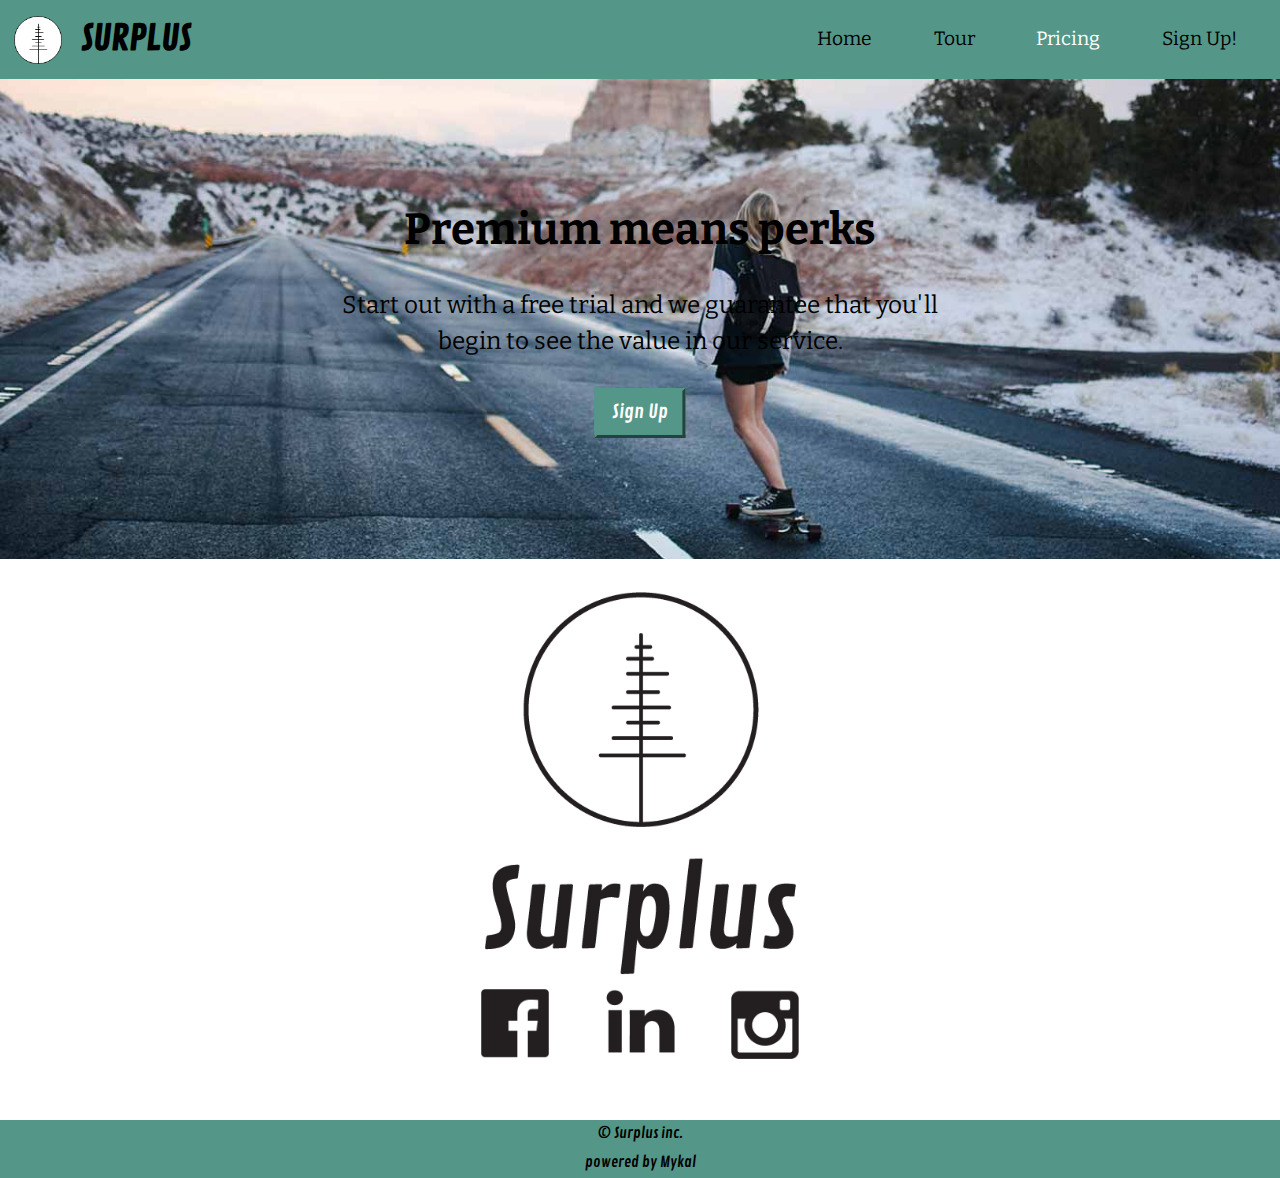
==== commit 4eaa249c: "h2..." ====
--- a/pricing.html
+++ b/pricing.html
@@ -18,7 +18,7 @@
     <div class="grid grid-middle masthead island-1-2">
       <div class="unit xs-1-3 s-1-3 m-1-3 l-1-3 xl-1-3">
         <i class="icon i-48 push-r-1-2"><img class="ib" src="images/logo.png" alt=""></i>
-        <p class="logo icon-label ib push-0 exa logo-text">SURPLUS</p>
+        <h2 class="logo icon-label ib push-0 exa logo-text">SURPLUS</h2>
       </div>
       <nav class="unit xs-2-3 s-2-3 m-2-3 l-2-3 xl-2-3 text-right">
         <ul class="nav list-group-inline push-0">
--- a/css/main.css
+++ b/css/main.css
@@ -1,5 +1,5 @@
 html {
-  font-family: 'Bitter', serif;
+  font-family: "Bitter", serif;
 }
 
 .logo-text {
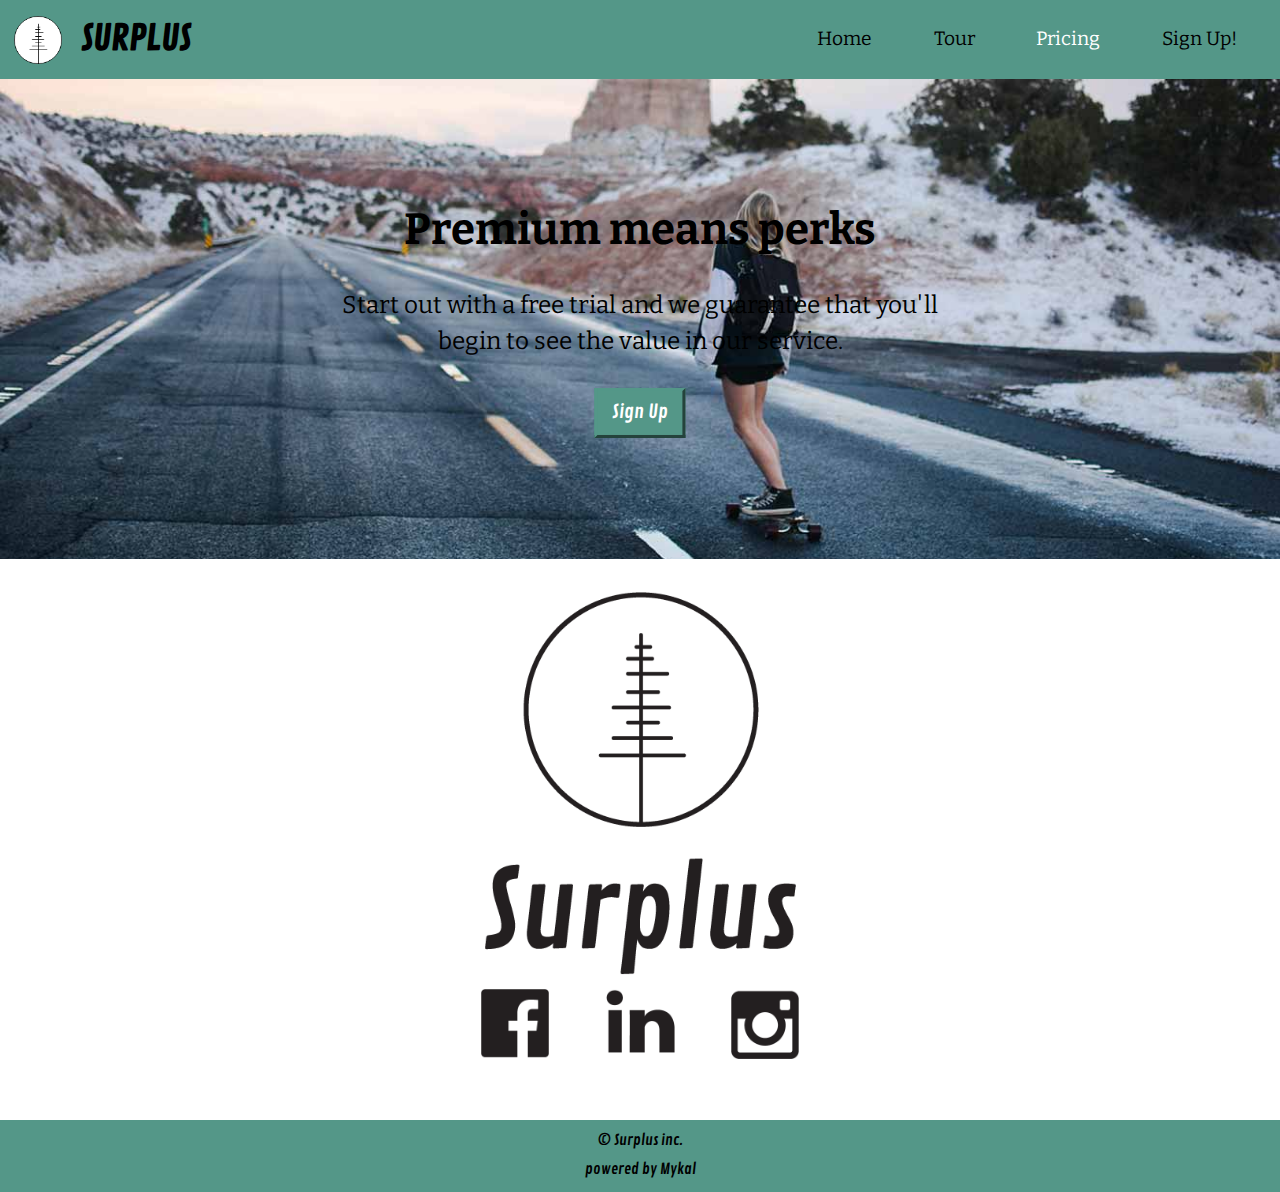
==== commit c0531e24: "tablez" ====
--- a/pricing.html
+++ b/pricing.html
@@ -18,7 +18,7 @@
     <div class="grid grid-middle masthead island-1-2">
       <div class="unit xs-1-3 s-1-3 m-1-3 l-1-3 xl-1-3">
         <i class="icon i-48 push-r-1-2"><img class="ib" src="images/logo.png" alt=""></i>
-        <h2 class="logo icon-label ib push-0 exa logo-text">SURPLUS</h2>
+        <h1 class="logo icon-label ib push-0 exa logo-text">SURPLUS</h1>
       </div>
       <nav class="unit xs-2-3 s-2-3 m-2-3 l-2-3 xl-2-3 text-right">
         <ul class="nav list-group-inline push-0">
@@ -32,7 +32,7 @@
 
     <div class="banner-pricing relative gutter">
       <div class="banner-content intro-wrap max-length text-center island-1-2 pin-c">
-        <h1 class="head-text yotta">Premium means perks</h1>
+        <h2 class="head-text yotta">Premium means perks</h2>
         <p class="intro giga push">Start out with a free trial and we guarantee that you'll begin to see the value in our service.</p>
         <a class="btn" href="sign-up.html">Sign Up</a>
       </div>
@@ -55,7 +55,7 @@
 
   </main>
 
-  <footer>
+  <footer class="island-1-4">
     <small class="text-center micro block">© Surplus inc.</small>
     <small class="text-center micro block">powered by Mykal</small>
   </footer>
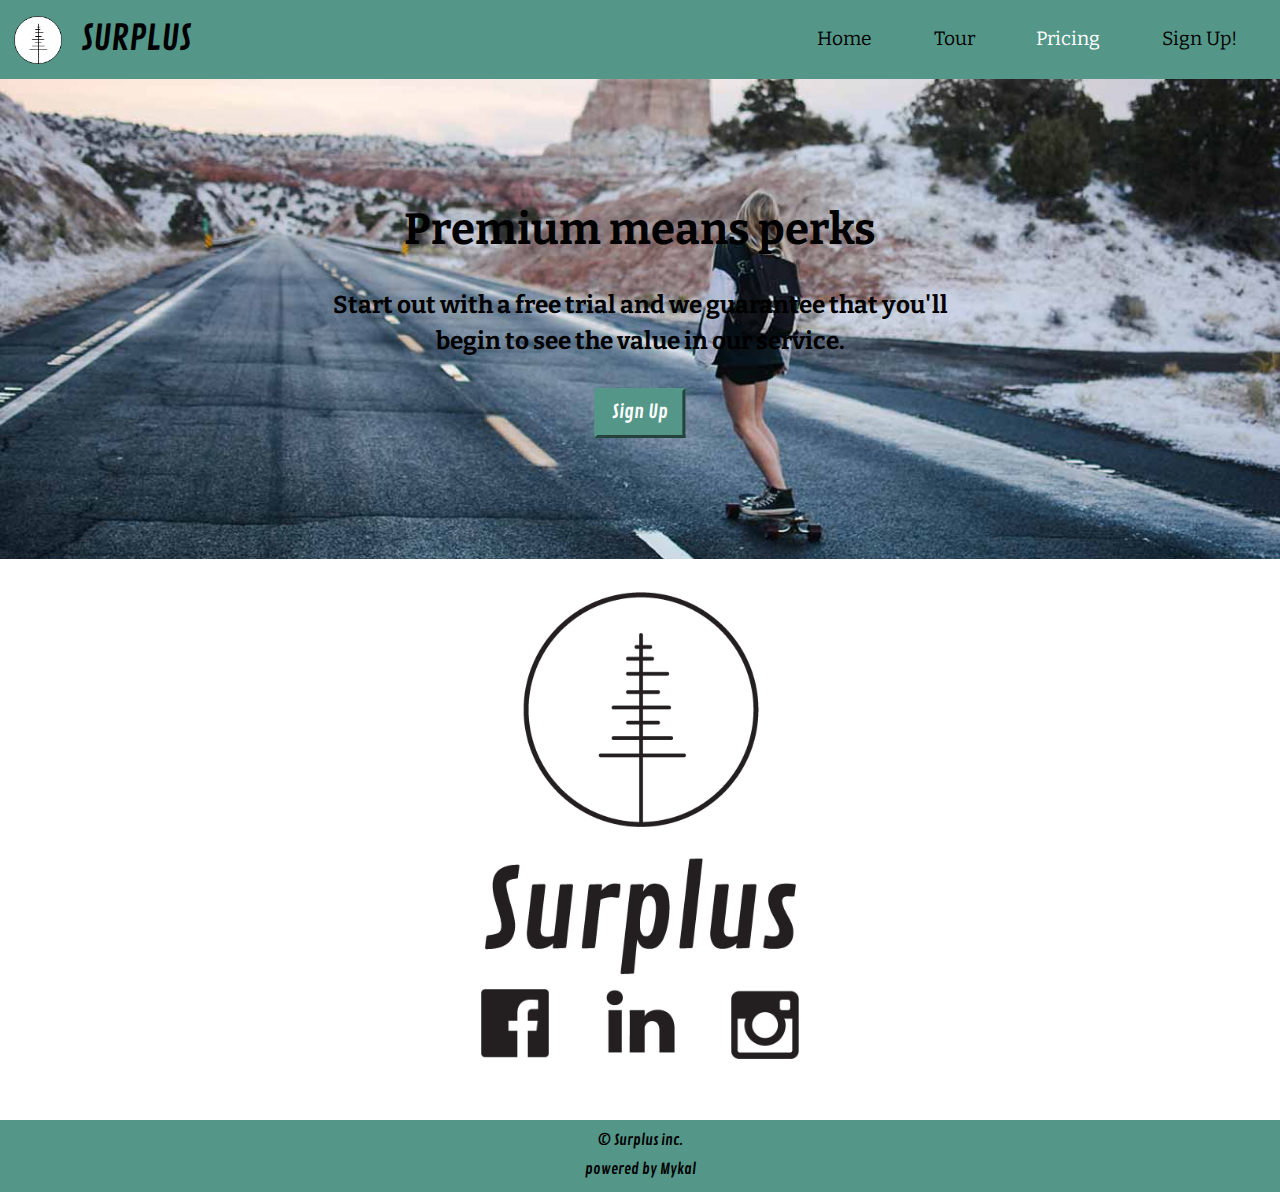
==== commit 03755b14: "FIXED h1 h2 problem" ====
--- a/pricing.html
+++ b/pricing.html
@@ -18,7 +18,7 @@
     <div class="grid grid-middle masthead island-1-2">
       <div class="unit xs-1-3 s-1-3 m-1-3 l-1-3 xl-1-3">
         <i class="icon i-48 push-r-1-2"><img class="ib" src="images/logo.png" alt=""></i>
-        <h1 class="logo icon-label ib push-0 exa logo-text">SURPLUS</h1>
+        <p class="logo icon-label ib push-0 exa logo-text">SURPLUS</p>
       </div>
       <nav class="unit xs-2-3 s-2-3 m-2-3 l-2-3 xl-2-3 text-right">
         <ul class="nav list-group-inline push-0">
@@ -32,8 +32,8 @@
 
     <div class="banner-pricing relative gutter">
       <div class="banner-content intro-wrap max-length text-center island-1-2 pin-c">
-        <h2 class="head-text yotta">Premium means perks</h2>
-        <p class="intro giga push">Start out with a free trial and we guarantee that you'll begin to see the value in our service.</p>
+        <h1 class="head-text yotta">Premium means perks</h1>
+        <h2 class="intro giga push">Start out with a free trial and we guarantee that you'll begin to see the value in our service.</h2>
         <a class="btn" href="sign-up.html">Sign Up</a>
       </div>
     </div>
--- a/css/main.css
+++ b/css/main.css
@@ -1,5 +1,5 @@
 html {
-  font-family: "Bitter", serif;
+  font-family: 'Bitter', serif;
 }
 
 .logo-text {
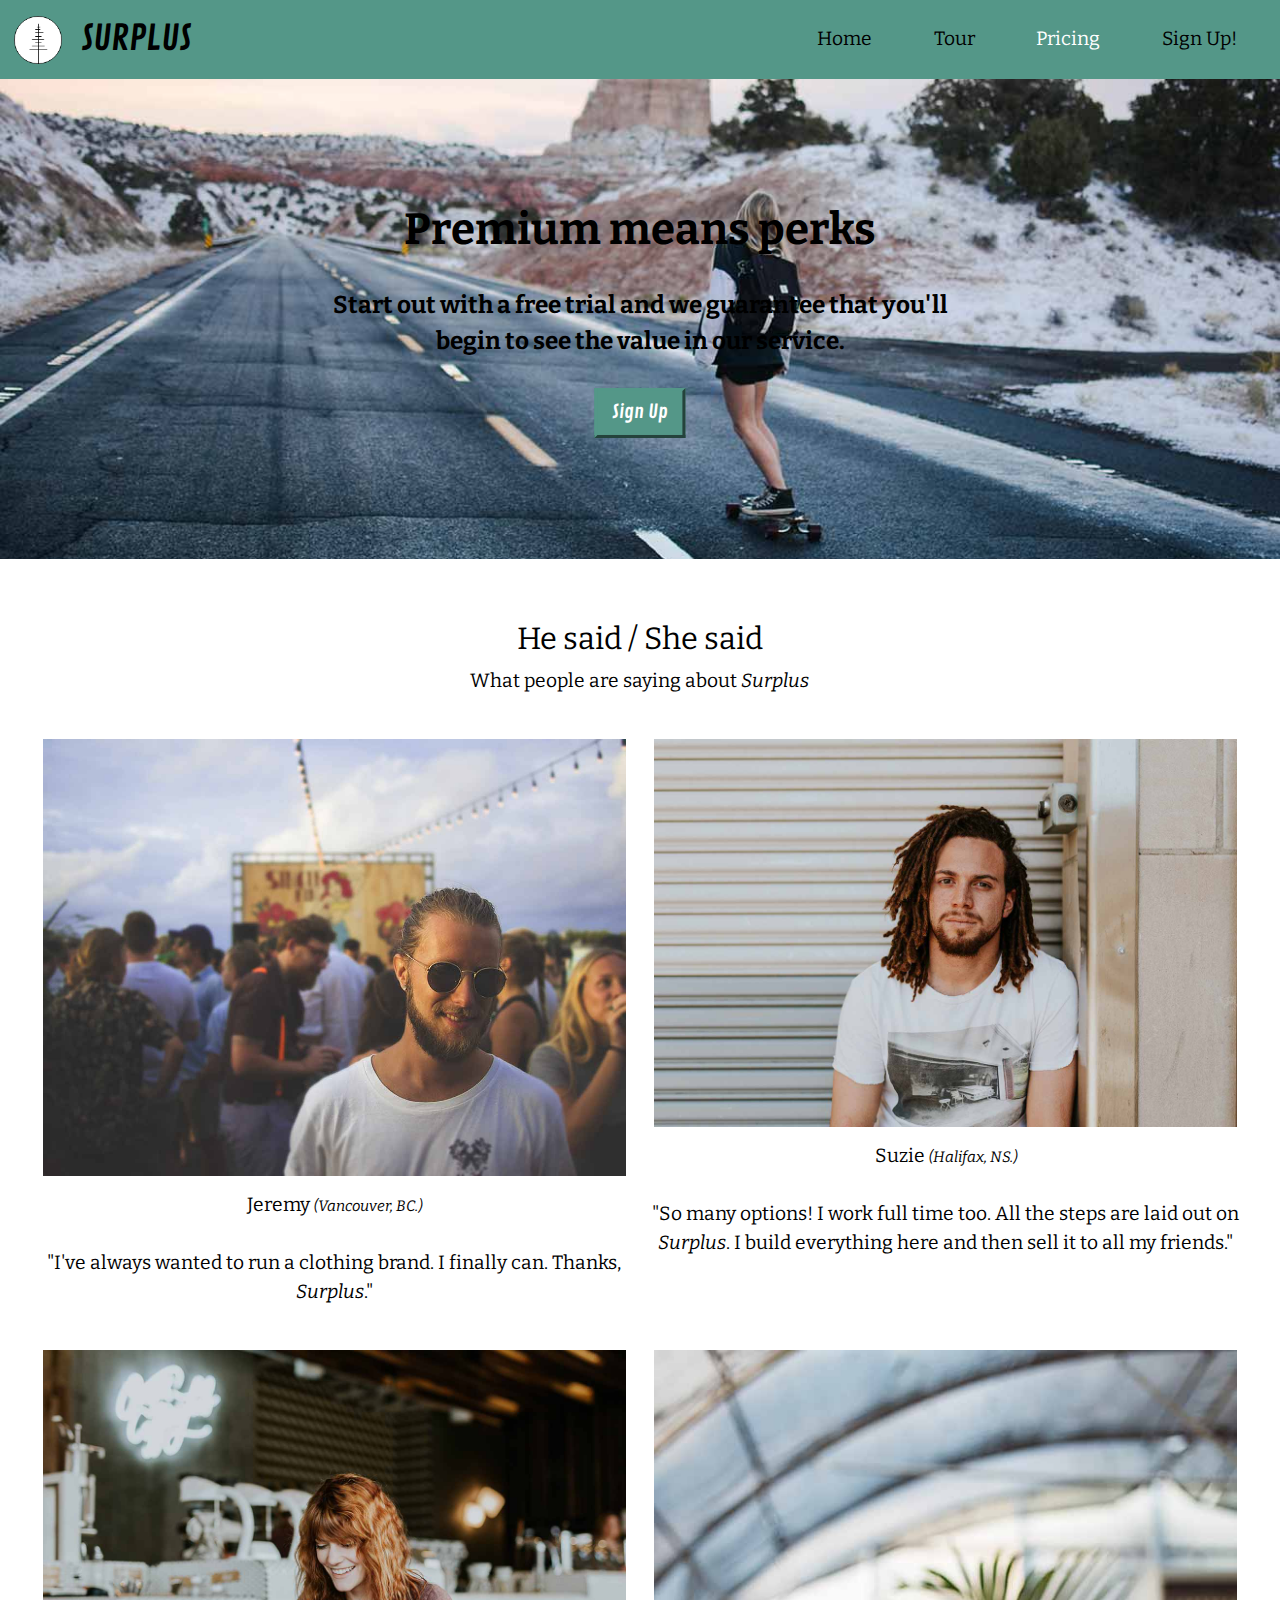
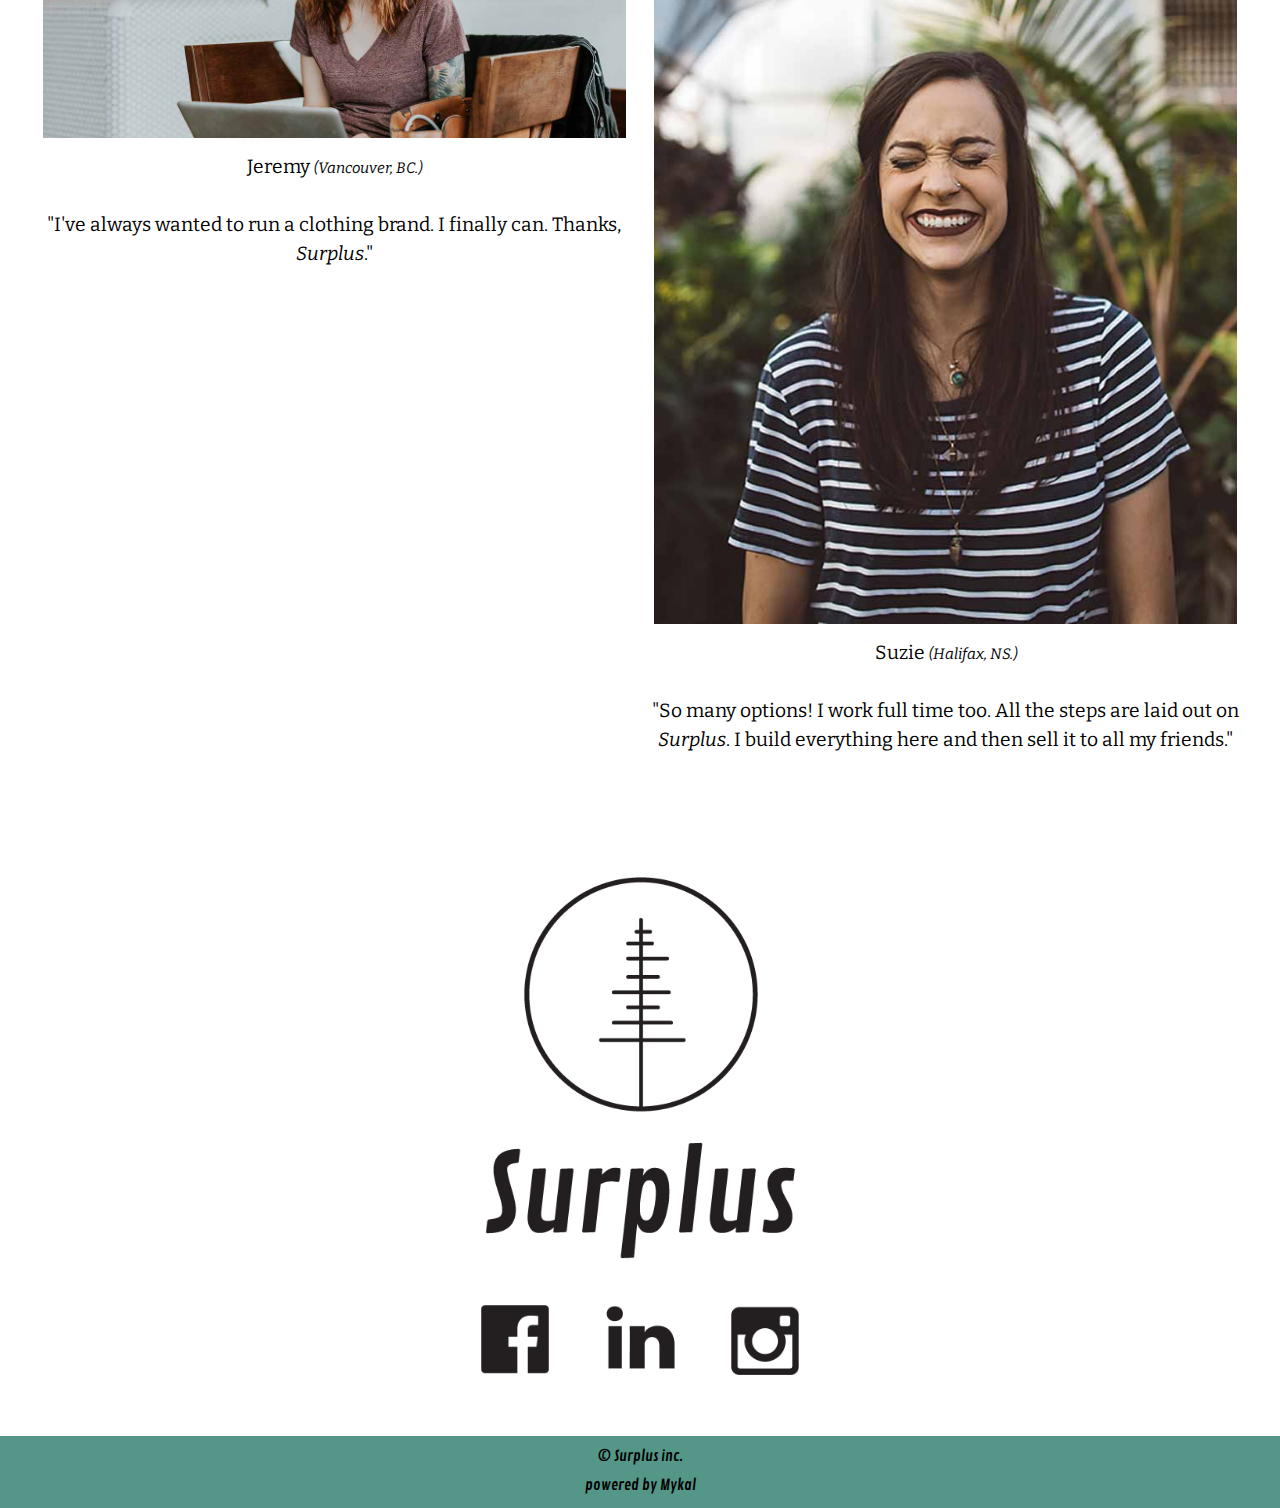
==== commit 8fff817f: "Everything!!! (except)" ====
--- a/pricing.html
+++ b/pricing.html
@@ -42,9 +42,38 @@
 
   <main>
 
+    <section class="testimonial-feature island push-2">
+      <div class="grid">
+        <div class="unit unit-content-center wrapper text-center unit-xs-1 unit-s-1 unit-m-1 unit-l-1 unit-xl-1">
+          <p class="push-0 pad-b-1-4 peta">He said / She said</p>
+          <p>What people are saying about <i>Surplus</i></p>
+        </div>
+        <div class="unit unit-xs-1 unit-s-1 unit-m-1-2 unit-l-1-2 unit-xl-1-2">
+          <img class="testimonial-5 wrapper island-1-2 img-flex" src="images/testimonial-5.jpg" alt="">
+          <p class="text-center">Jeremy <i class="micro">(Vancouver, BC.)</i></p>
+          <p class="text-center">"I've always wanted to run a clothing brand. I finally can. Thanks, <i>Surplus</i>."</p>
+        </div>
+        <div class="unit unit-xs-1 unit-s-1 unit-m-1-2 unit-l-1-2 unit-xl-1-2">
+          <img class="testimonial-6 img-flex wrapper island-1-2" src="images/testimonial-6.jpg" alt="">
+          <p class="text-center">Suzie <i class="micro">(Halifax, NS.)</i></p>
+          <p class="text-center">"So many options! I work full time too. All the steps are laid out on <i>Surplus</i>. I build everything here and then sell it to all my friends."</p>
+        </div>
+        <div class="unit unit-xs-1 unit-s-1 unit-m-1-2 unit-l-1-2 unit-xl-1-2">
+          <img class="testimonial-7 wrapper island-1-2 img-flex" src="images/testimonial-7.jpg" alt="">
+          <p class="text-center">Jeremy <i class="micro">(Vancouver, BC.)</i></p>
+          <p class="text-center">"I've always wanted to run a clothing brand. I finally can. Thanks, <i>Surplus</i>."</p>
+        </div>
+        <div class="unit unit-xs-1 unit-s-1 unit-m-1-2 unit-l-1-2 unit-xl-1-2">
+          <img class="testimonial-8 img-flex wrapper island-1-2" src="images/testimonial-8.jpg" alt="">
+          <p class="text-center">Suzie <i class="micro">(Halifax, NS.)</i></p>
+          <p class="text-center">"So many options! I work full time too. All the steps are laid out on <i>Surplus</i>. I build everything here and then sell it to all my friends."</p>
+        </div>
+      </div>
+    </section>
+
     <section class="push">
       <div class="grid">
-        <div class="unit unit-content-center group-logo unit-xs-1 unit-s-1 unit-m-1 unit-l-1 unit-xl-1 island-1-8">
+        <div class="unit unit-content-center group-logo unit-xs-1 unit-s-1 unit-m-1 unit-l-1 unit-xl-1 island-1-4 pad-b push">
           <img class="img-flex width-quarter" src="images/surplus-group-logo.png" alt="">
         </div>
         <div class="unit unit-content-center social-group unit-xs-1 unit-s-1 unit-m-1 unit-l-1 unit-xl-1 island-1-8 push">
--- a/css/main.css
+++ b/css/main.css
@@ -1,5 +1,5 @@
 html {
-  font-family: 'Bitter', serif;
+  font-family: "Bitter", serif;
 }
 
 .logo-text {
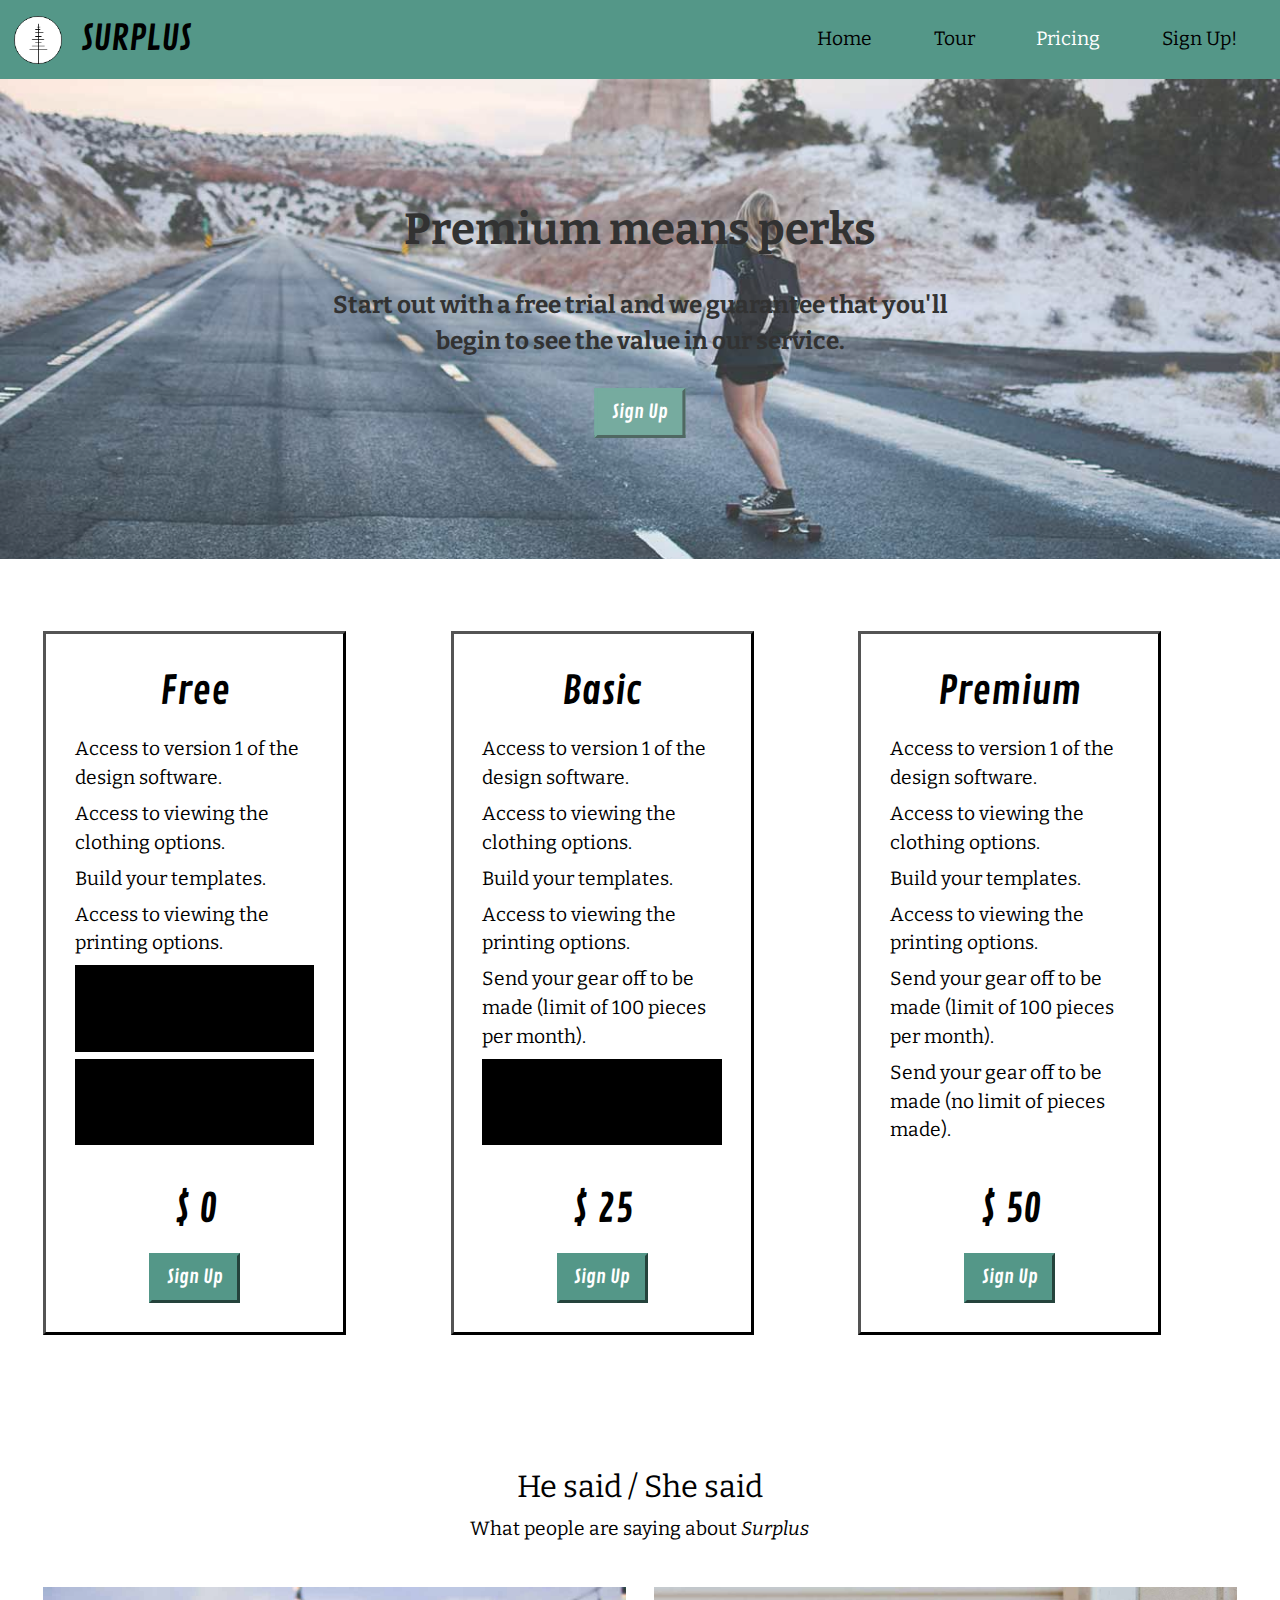
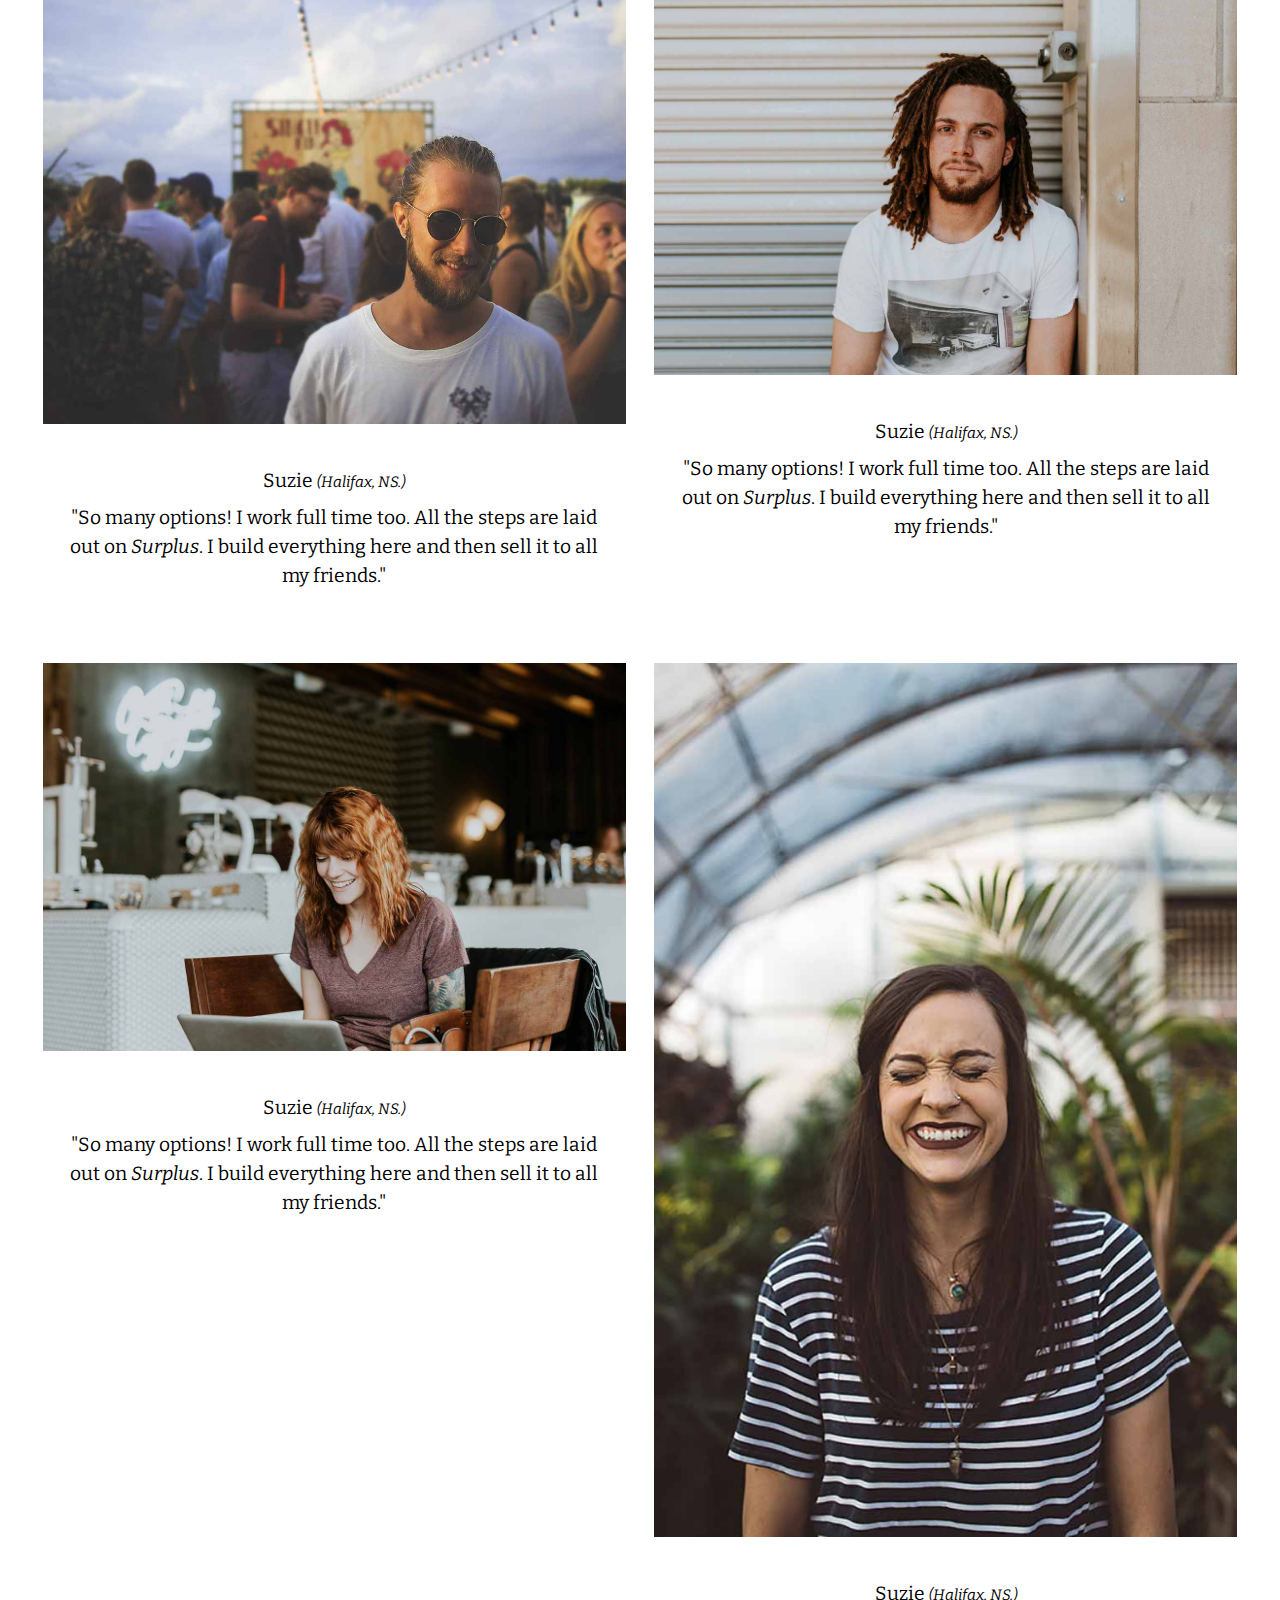
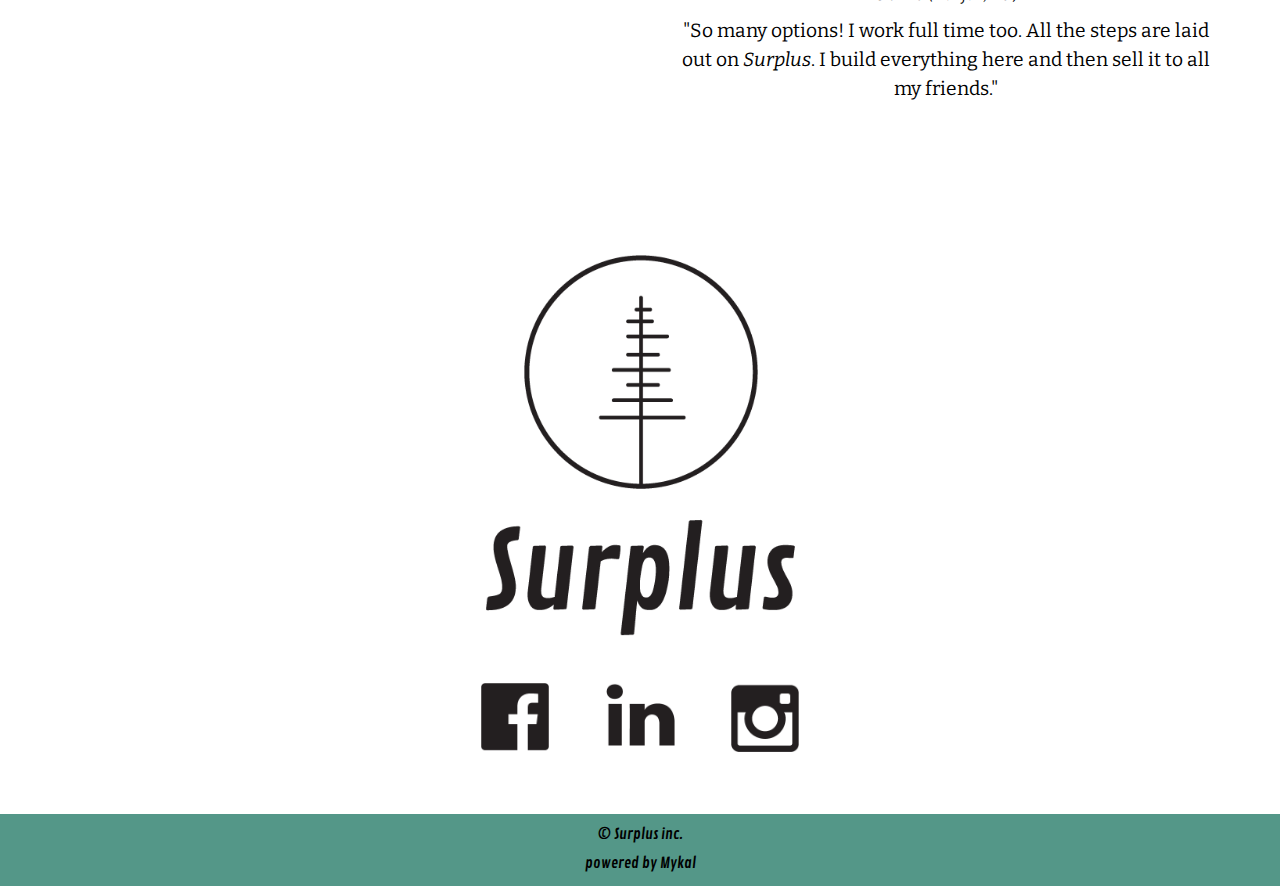
==== commit 7e54fd8a: "pricing added" ====
--- a/pricing.html
+++ b/pricing.html
@@ -33,7 +33,7 @@
     <div class="banner-pricing relative gutter">
       <div class="banner-content intro-wrap max-length text-center island-1-2 pin-c">
         <h1 class="head-text yotta">Premium means perks</h1>
-        <h2 class="intro giga push">Start out with a free trial and we guarantee that you'll begin to see the value in our service.</h2>
+        <h2 class="head-body intro giga push">Start out with a free trial and we guarantee that you'll begin to see the value in our service.</h2>
         <a class="btn" href="sign-up.html">Sign Up</a>
       </div>
     </div>
@@ -41,6 +41,61 @@
   </header>
 
   <main>
+
+    <ul class="grid list-group island push-2">
+      <li class="unit island-1-2 gutter-1-2 grid-stretch unit-content-distribute xs-1 s-1 m-1-3 l-1-3">
+        <div class="card">
+          <figure class="island push-0 content-fill unit-content-center">
+            <p class="zetta push-1-2 pricing-head text-center">Free</p>
+            <div class="text-left push max-length">
+              <p class="push-1-4 text-left">Access to version 1 of the design software.</p>
+              <p class="push-1-4 text-left">Access to viewing the clothing options.</p>
+              <p class="push-1-4 text-left">Build your templates.</p>
+              <p class="push-1-4 text-left">Access to viewing the printing options.</p>
+              <p class="push-1-4 text-left black">Send your gear off to be made (limit of 100 pieces per month).</p>
+              <p class="push-1-4 text-left black">Send your gear off to be made (no limit of pieces made).</p>
+            </div>
+            <p class="zetta push-1-2 pricing-head text-center">$ 0</p>
+            <a class="btn" href="sign-up.html">Sign Up</a>
+          </figure>
+        </div>
+      </li>
+      <li class="unit island-1-2 gutter-1-2 grid-stretch unit-content-distribute xs-1 s-1 m-1-3 l-1-3">
+        <div class="card">
+          <figure class="island push-0 content-fill unit-content-center">
+            <p class="zetta push-1-2 pricing-head text-center">Basic</p>
+            <div class="text-left push max-length">
+              <p class="push-1-4 text-left">Access to version 1 of the design software.</p>
+              <p class="push-1-4 text-left">Access to viewing the clothing options.</p>
+              <p class="push-1-4 text-left">Build your templates.</p>
+              <p class="push-1-4 text-left">Access to viewing the printing options.</p>
+              <p class="push-1-4 text-left">Send your gear off to be made (limit of 100 pieces per month).</p>
+              <p class="push-1-4 text-left black">Send your gear off to be made (no limit of pieces made).</p>
+            </div>
+            <p class="zetta push-1-2 pricing-head text-center">$ 25</p>
+            <a class="btn" href="sign-up.html">Sign Up</a>
+          </figure>
+        </div>
+      </li>
+      <li class="unit island-1-2 gutter-1-2 grid-stretch unit-content-distribute xs-1 s-1 m-1-3 l-1-3">
+        <div class="card">
+          <figure class="island push-0 content-fill unit-content-center">
+            <p class="zetta push-1-2 pricing-head text-center">Premium</p>
+            <div class="text-left push max-length">
+              <p class="push-1-4 text-left">Access to version 1 of the design software.</p>
+              <p class="push-1-4 text-left">Access to viewing the clothing options.</p>
+              <p class="push-1-4 text-left">Build your templates.</p>
+              <p class="push-1-4 text-left">Access to viewing the printing options.</p>
+              <p class="push-1-4 text-left">Send your gear off to be made (limit of 100 pieces per month).</p>
+              <p class="push-1-4 text-left">Send your gear off to be made (no limit of pieces made).</p>
+            </div>
+            <p class="zetta push-1-2 pricing-head text-center">$ 50</p>
+            <a class="btn" href="sign-up.html">Sign Up</a>
+          </figure>
+        </div>
+      </li>
+
+    </ul>
 
     <section class="testimonial-feature island push-2">
       <div class="grid">
@@ -50,23 +105,31 @@
         </div>
         <div class="unit unit-xs-1 unit-s-1 unit-m-1-2 unit-l-1-2 unit-xl-1-2">
           <img class="testimonial-5 wrapper island-1-2 img-flex" src="images/testimonial-5.jpg" alt="">
-          <p class="text-center">Jeremy <i class="micro">(Vancouver, BC.)</i></p>
-          <p class="text-center">"I've always wanted to run a clothing brand. I finally can. Thanks, <i>Surplus</i>."</p>
+          <div class="island">
+            <p class="text-center push-1-4">Suzie <i class="micro">(Halifax, NS.)</i></p>
+            <p class="text-center">"So many options! I work full time too. All the steps are laid out on <i>Surplus</i>. I build everything here and then sell it to all my friends."</p>
+          </div>
         </div>
         <div class="unit unit-xs-1 unit-s-1 unit-m-1-2 unit-l-1-2 unit-xl-1-2">
           <img class="testimonial-6 img-flex wrapper island-1-2" src="images/testimonial-6.jpg" alt="">
-          <p class="text-center">Suzie <i class="micro">(Halifax, NS.)</i></p>
-          <p class="text-center">"So many options! I work full time too. All the steps are laid out on <i>Surplus</i>. I build everything here and then sell it to all my friends."</p>
+          <div class="island">
+            <p class="text-center push-1-4">Suzie <i class="micro">(Halifax, NS.)</i></p>
+            <p class="text-center">"So many options! I work full time too. All the steps are laid out on <i>Surplus</i>. I build everything here and then sell it to all my friends."</p>
+          </div>
         </div>
         <div class="unit unit-xs-1 unit-s-1 unit-m-1-2 unit-l-1-2 unit-xl-1-2">
           <img class="testimonial-7 wrapper island-1-2 img-flex" src="images/testimonial-7.jpg" alt="">
-          <p class="text-center">Jeremy <i class="micro">(Vancouver, BC.)</i></p>
-          <p class="text-center">"I've always wanted to run a clothing brand. I finally can. Thanks, <i>Surplus</i>."</p>
+          <div class="island">
+            <p class="text-center push-1-4">Suzie <i class="micro">(Halifax, NS.)</i></p>
+            <p class="text-center">"So many options! I work full time too. All the steps are laid out on <i>Surplus</i>. I build everything here and then sell it to all my friends."</p>
+          </div>
         </div>
         <div class="unit unit-xs-1 unit-s-1 unit-m-1-2 unit-l-1-2 unit-xl-1-2">
           <img class="testimonial-8 img-flex wrapper island-1-2" src="images/testimonial-8.jpg" alt="">
-          <p class="text-center">Suzie <i class="micro">(Halifax, NS.)</i></p>
-          <p class="text-center">"So many options! I work full time too. All the steps are laid out on <i>Surplus</i>. I build everything here and then sell it to all my friends."</p>
+          <div class="island">
+            <p class="text-center push-1-4">Suzie <i class="micro">(Halifax, NS.)</i></p>
+            <p class="text-center">"So many options! I work full time too. All the steps are laid out on <i>Surplus</i>. I build everything here and then sell it to all my friends."</p>
+          </div>
         </div>
       </div>
     </section>
--- a/css/main.css
+++ b/css/main.css
@@ -1,8 +1,9 @@
 html {
-  font-family: "Bitter", serif;
+  font-family: Bitter, serif;
 }
 
-.logo-text {
+.logo-text,
+.pricing-head {
   font-family: "Contrail One", cursive;
 }
 
@@ -37,6 +38,7 @@
   background-image: url("../images/home-banner.jpg");
   background-size: cover;
   background-position: 50%;
+  opacity: .8;
 }
 
 .banner-tour {
@@ -44,6 +46,7 @@
   background-image: url("../images/tour-banner.jpg");
   background-size: cover;
   background-position: 50%;
+  opacity: .8;
 }
 
 .banner-pricing {
@@ -51,6 +54,28 @@
   background-image: url("../images/pricing-banner.jpg");
   background-size: cover;
   background-position: 50%;
+  opacity: .8;
+}
+
+.head-text,
+.head-body {
+  color: #000;
+}
+
+.card {
+  border: solid;
+  border-color: #000;
+  border-width: medium;
+  max-width: 80%;
+  border-style: outset;
+}
+
+.black {
+  background-color: #000;
+}
+
+.text-left {
+  max-width: 28em;
 }
 
 footer {
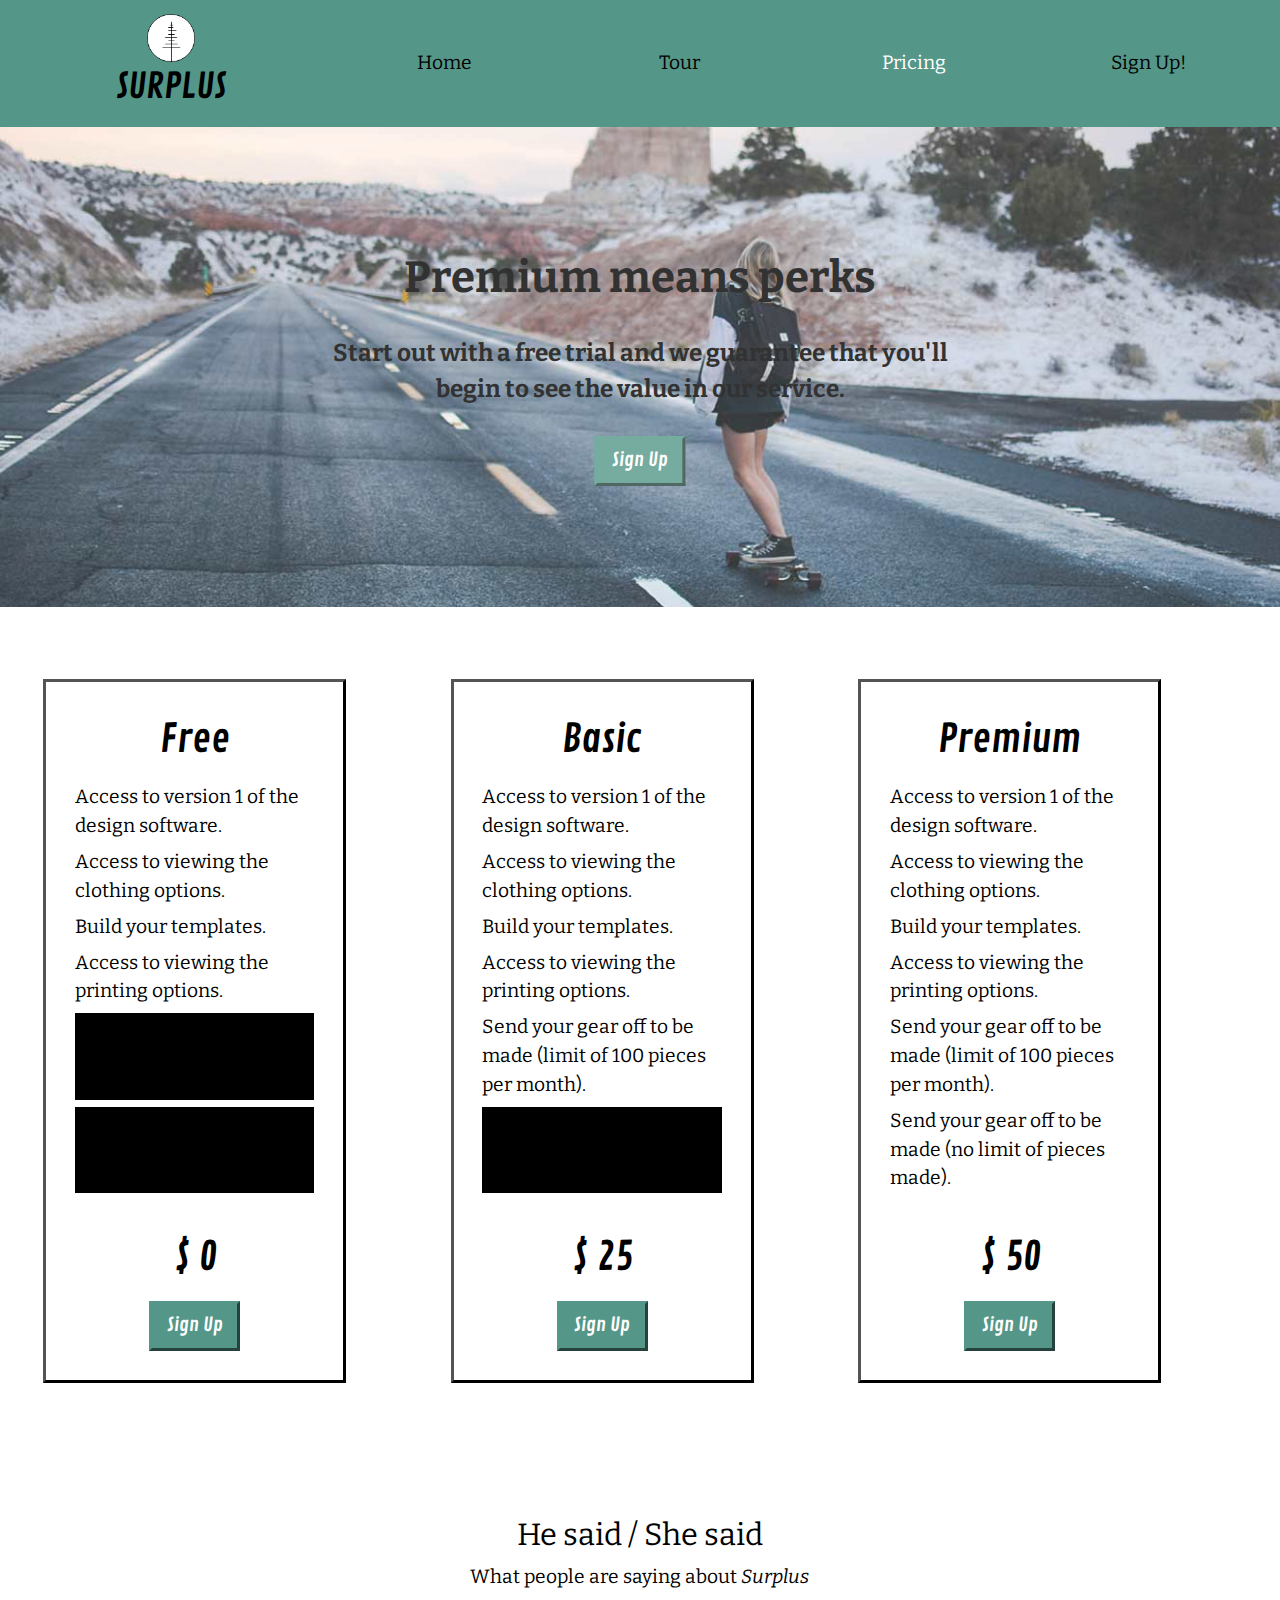
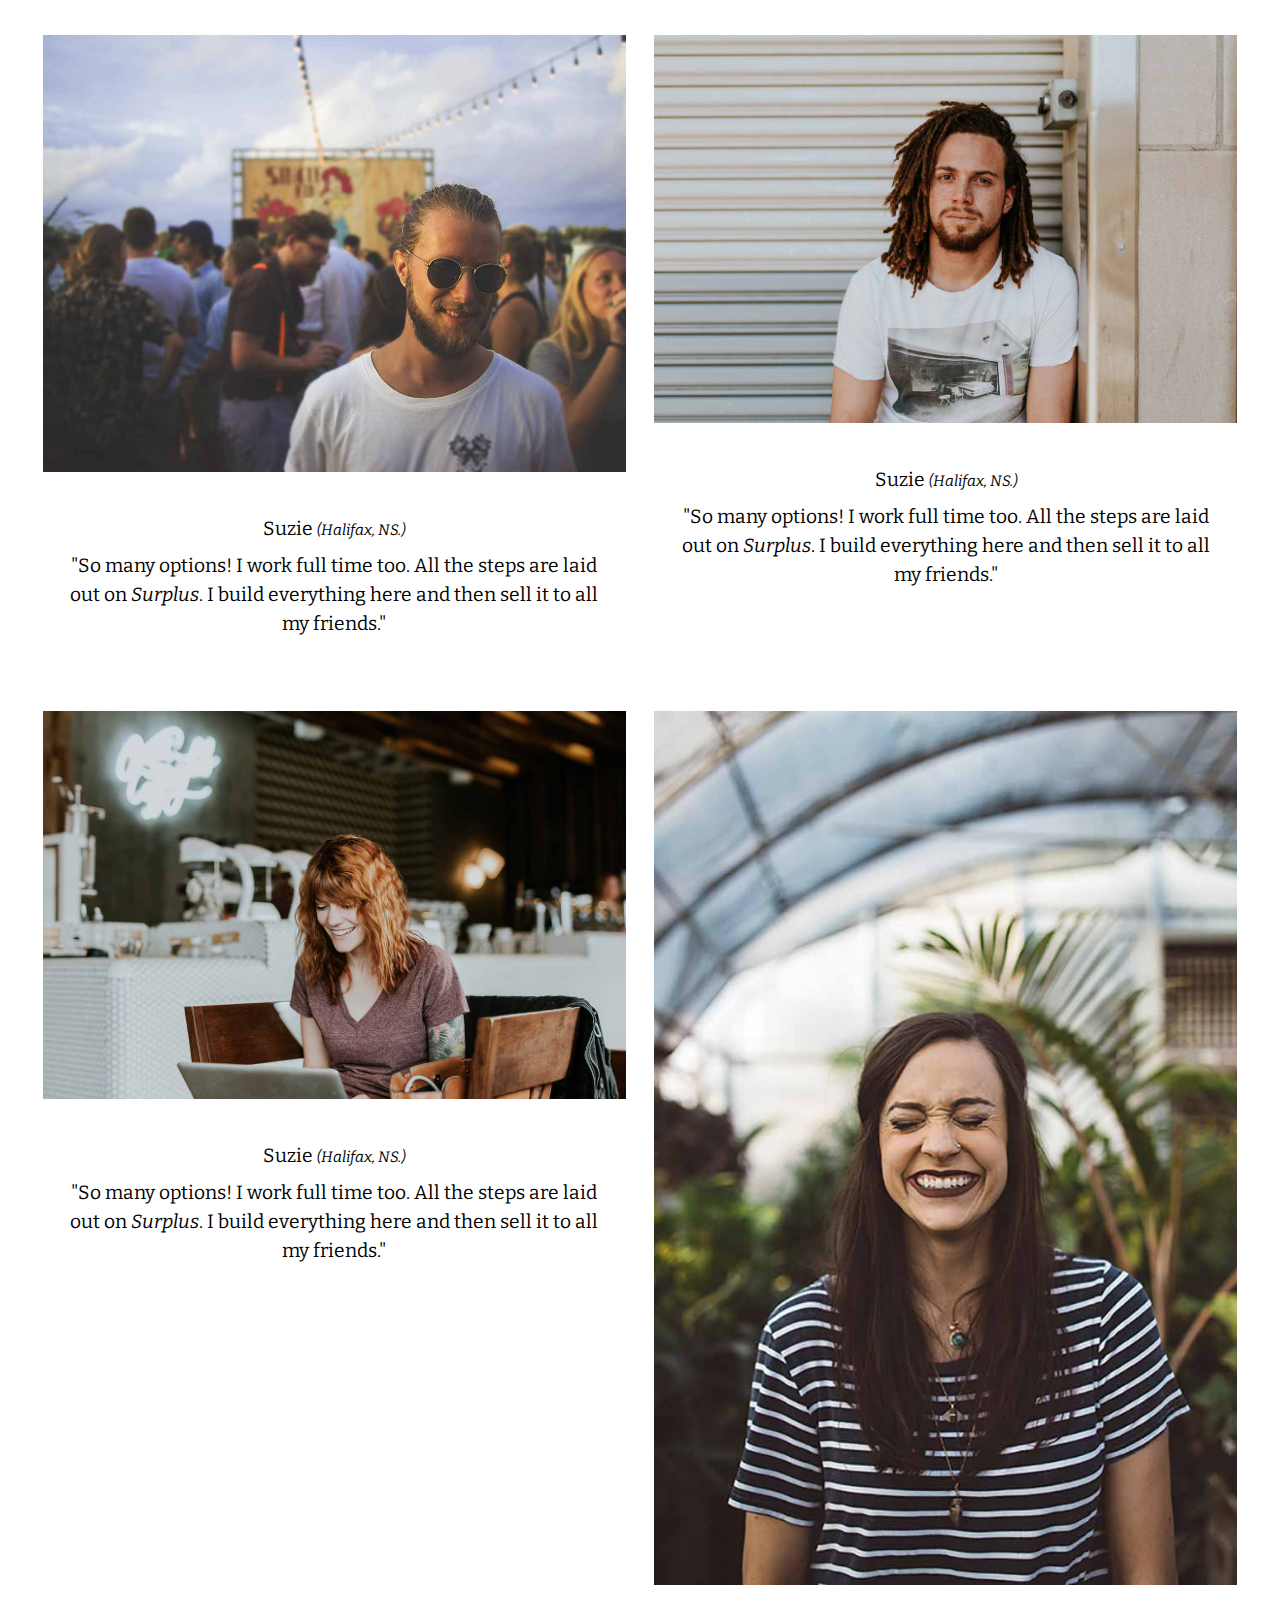
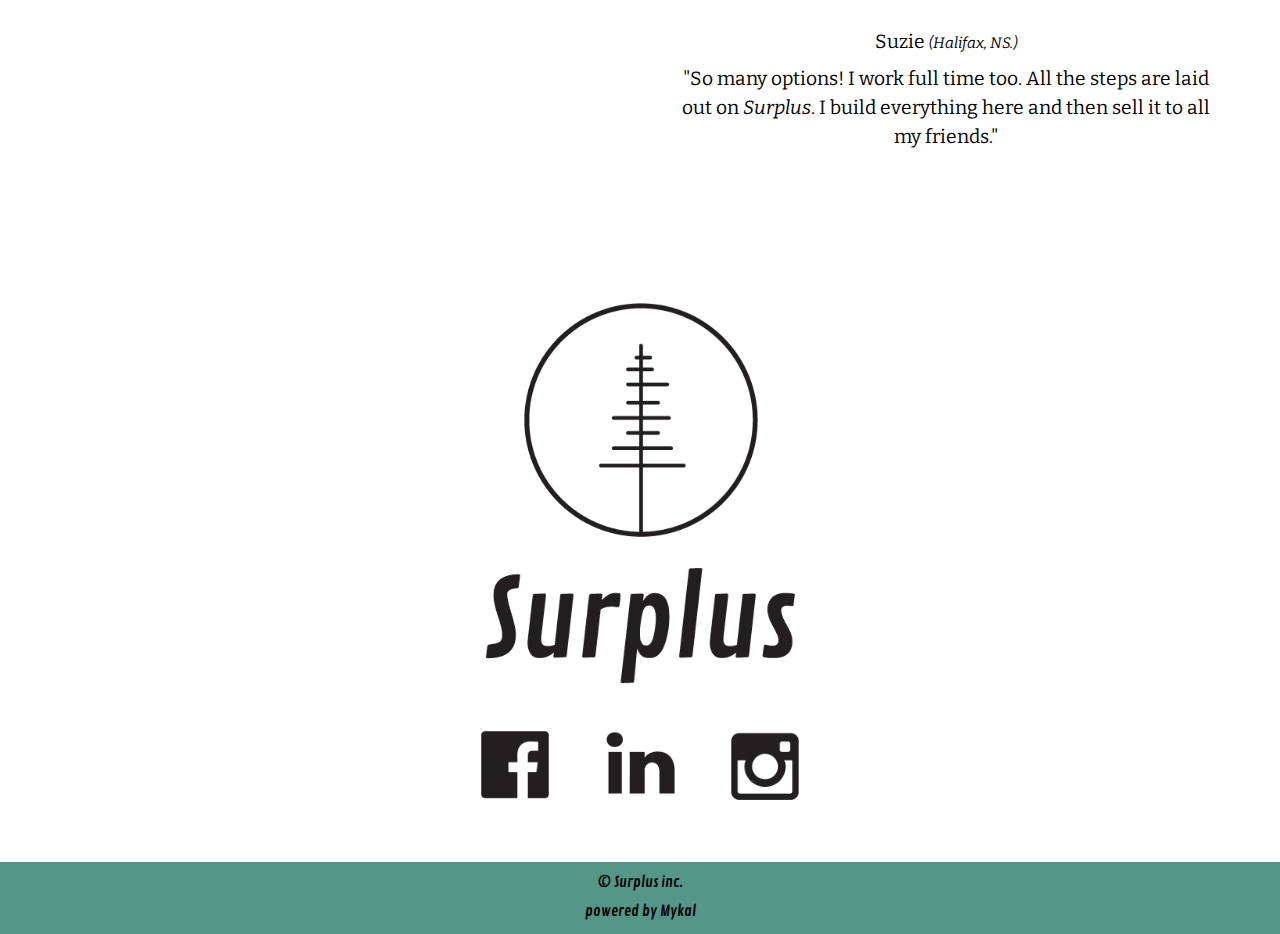
==== commit d717e59a: "nav fixed!" ====
--- a/pricing.html
+++ b/pricing.html
@@ -16,16 +16,16 @@
   <header class="push">
 
     <div class="grid grid-middle masthead island-1-2">
-      <div class="unit xs-1-3 s-1-3 m-1-3 l-1-3 xl-1-3">
-        <i class="icon i-48 push-r-1-2"><img class="ib" src="images/logo.png" alt=""></i>
+      <div class="unit logo-head unit-content-center xs-1 s-1 m-1-4 l-1-4 xl-1-4">
+        <i class="icon i-48"><img class="ib" src="images/logo.png" alt=""></i>
         <p class="logo icon-label ib push-0 exa logo-text">SURPLUS</p>
       </div>
-      <nav class="unit xs-2-3 s-2-3 m-2-3 l-2-3 xl-2-3 text-right">
-        <ul class="nav list-group-inline push-0">
-          <li><a class="home gutter" href="index.html">Home</a></li>
-          <li><a class="tour gutter" href="tour.html">Tour</a></li>
-          <li><a class="pricing current gutter" href="pricing.html">Pricing</a></li>
-          <li><a class="sign gutter" href="sign-up.html">Sign Up!</a></li>
+      <nav class="unit xs-1 s-1 m-3-4 l-3-4 xl-3-4 text-right">
+        <ul class="nav grid list-group-inline push-0">
+          <li class="unit xs-1-2 s-1-2 m-1-4 l-1-4 text-center"><a class="home" href="index.html">Home</a></li>
+          <li class="unit xs-1-2 s-1-2 m-1-4 l-1-4 text-center"><a class="tour" href="tour.html">Tour</a></li>
+          <li class="unit xs-1-2 s-1-2 m-1-4 l-1-4 text-center"><a class="pricing current" href="pricing.html">Pricing</a></li>
+          <li class="unit xs-1-2 s-1-2 m-1-4 l-1-4 text-center"><a class="sign" href="sign-up.html">Sign Up!</a></li>
         </ul>
       </nav>
     </div>
